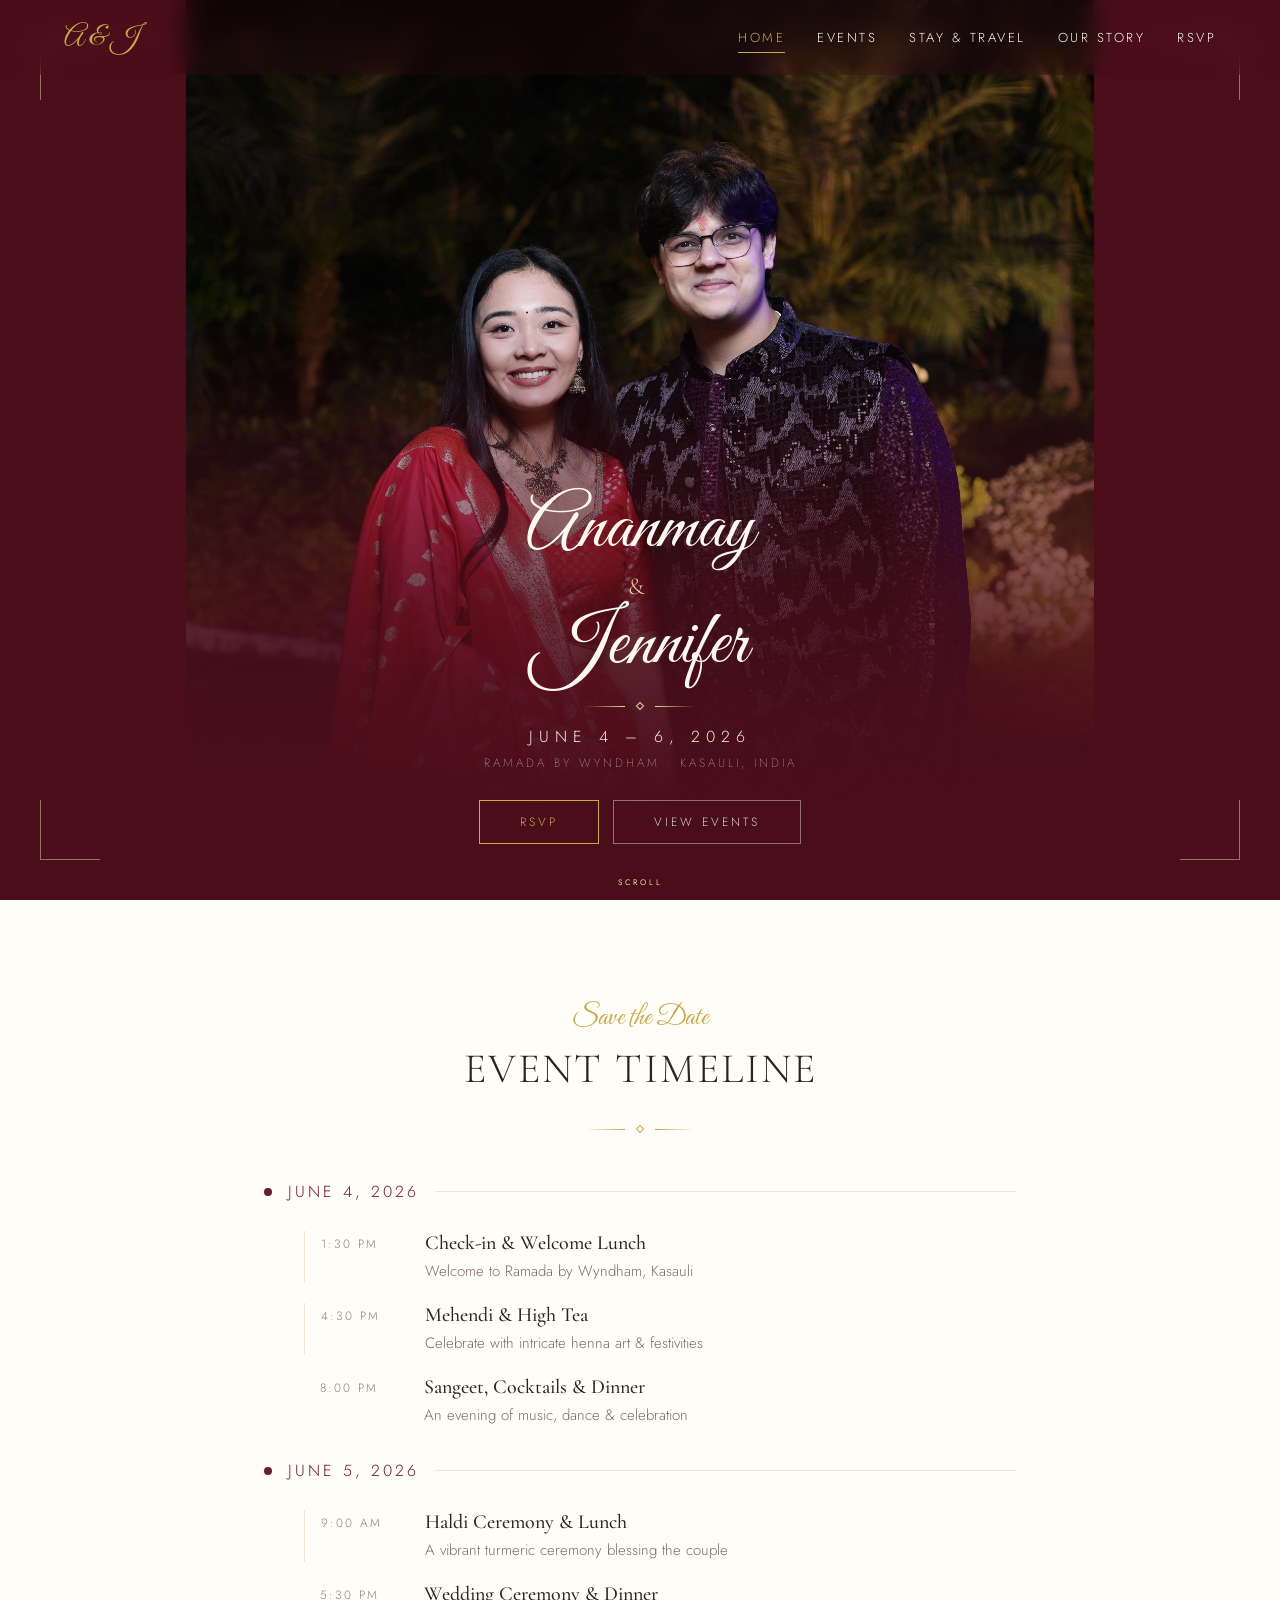
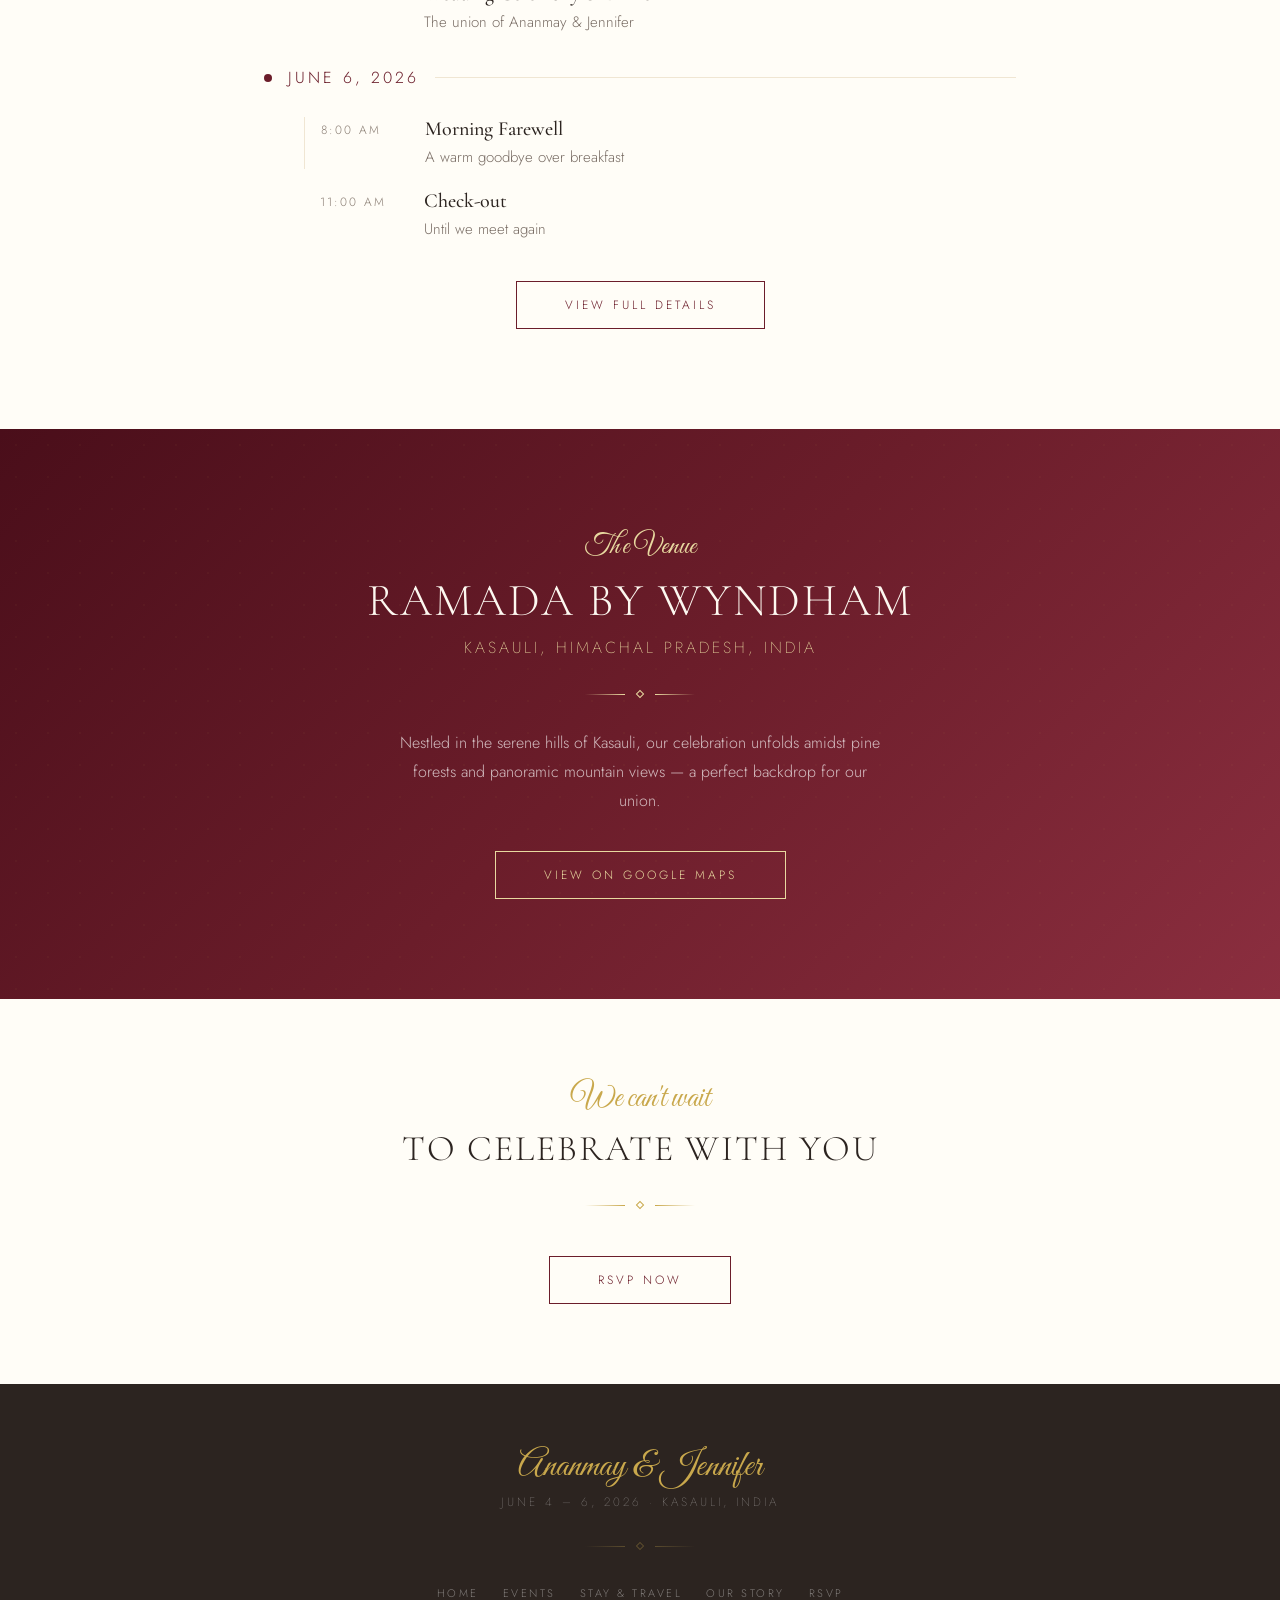
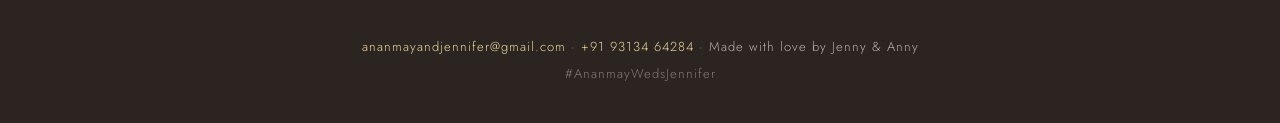
==== index.html @ 400dc1ff "Changed Farewell Breakfast to Morning Farewell" ====
<!DOCTYPE html>
<html lang="en">
<head>
<meta charset="UTF-8">
<meta name="viewport" content="width=device-width, initial-scale=1.0">
<title>Ananmay & Jennifer — Wedding</title>
<meta name="description" content="Join us for the wedding celebration of Ananmay & Jennifer. June 4-6, 2026 at Ramada by Wyndham, Kasauli.">
<link rel="preconnect" href="https://fonts.googleapis.com">
<link rel="preconnect" href="https://fonts.gstatic.com" crossorigin>
<link href="https://fonts.googleapis.com/css2?family=Cormorant+Garamond:ital,wght@0,300;0,400;0,500;0,600;0,700;1,300;1,400;1,500&family=Jost:wght@200;300;400;500&family=Great+Vibes&display=swap" rel="stylesheet">
<link rel="stylesheet" href="css/styles.css">
</head>
<body>

<!-- ═══════════ NAVIGATION ═══════════ -->
<nav class="nav" id="mainNav" style="background:rgba(75,14,26,0.2);padding:20px 0">
  <div class="nav-inner">
    <a href="index.html" class="script" style="font-size:28px;color:var(--gold);text-decoration:none">A & J</a>
    <div class="nav-links" style="display:flex">
      <button class="nav-link active" onclick="window.location.href='index.html'" data-page="home">Home</button>
      <button class="nav-link" onclick="window.location.href='events/'" data-page="events">Events</button>
      <button class="nav-link" onclick="window.location.href='accommodations/'" data-page="accommodations">Stay & Travel</button>
      <button class="nav-link" onclick="window.location.href='our-story/'" data-page="our-story">Our Story</button>
      <button class="nav-link" onclick="window.location.href='rsvp/'" data-page="rsvp">RSVP</button>
    </div>
    <button class="burger" id="burgerBtn" onclick="toggleMenu()">
      <span id="b1"></span><span id="b2"></span><span id="b3"></span>
    </button>
  </div>
  <div class="mobile-menu" id="mobileMenu">
    <div class="mobile-menu-inner">
      <button class="nav-link" onclick="window.location.href='index.html'">Home</button>
      <button class="nav-link" onclick="window.location.href='events/'">Events</button>
      <button class="nav-link" onclick="window.location.href='accommodations/'">Stay & Travel</button>
      <button class="nav-link" onclick="window.location.href='our-story/'">Our Story</button>
      <button class="nav-link" onclick="window.location.href='rsvp/'">RSVP</button>
    </div>
  </div>
</nav>

<!-- ═══════════ HERO ═══════════ -->
<section class="hero">
  <div class="hero-photo">
    <img id="heroImg" src="Pictures/hero.jpg" alt="Ananmay and Jennifer">
    <div class="hero-photo-fade"></div>
  </div>
  <div class="hero-corner tl"></div>
  <div class="hero-corner tr"></div>
  <div class="hero-corner bl"></div>
  <div class="hero-corner br"></div>

  <div class="hero-text" style="animation:fadeIn 1.5s ease">
    <h1 class="script anim-2">Ananmay</h1>
    <p class="serif anim-3" style="font-size:clamp(16px,2.5vw,24px);color:var(--gold-light);font-weight:300;letter-spacing:8px;margin:2px 0">&</p>
    <h1 class="script anim-4">Jennifer</h1>
    <div class="ornament" style="animation:fadeInUp 1s ease .9s both;margin:16px auto">
      <div class="line" style="background:linear-gradient(90deg,transparent,var(--gold-light))"></div>
      <div class="diamond" style="border-color:var(--gold-light)"></div>
      <div class="line" style="background:linear-gradient(90deg,var(--gold-light),transparent)"></div>
    </div>
    <p class="sans anim-5" style="font-size:clamp(13px,2vw,16px);color:var(--gold-pale);font-weight:300;letter-spacing:6px;text-transform:uppercase;margin-bottom:6px">June 4 &ndash; 6, 2026</p>
    <p class="sans anim-6" style="font-size:clamp(10px,1.3vw,12px);color:rgba(255,255,255,.6);letter-spacing:3px;text-transform:uppercase;font-weight:200">Ramada by Wyndham · Kasauli, India</p>
    <div class="anim-7" style="margin-top:28px;display:flex;gap:14px;justify-content:center;flex-wrap:wrap">
      <button class="btn" onclick="window.location.href='rsvp/'" style="padding:12px 40px">RSVP</button>
      <button class="btn btn-light" onclick="window.location.href='events/'" style="padding:12px 40px">View Events</button>
    </div>
  </div>

  <div class="scroll-indicator">
    <p class="sans" style="font-size:8px;letter-spacing:3px;color:var(--gold-light);text-transform:uppercase">Scroll</p>
  </div>
</section>

<!-- ═══════════ EVENT TIMELINE PREVIEW ═══════════ -->
<section class="section" style="background:var(--ivory)">
  <div class="section-title reveal">
    <p class="script" style="font-size:28px;color:var(--gold);margin-bottom:8px">Save the Date</p>
    <h2 class="serif" style="color:var(--charcoal)">Event Timeline</h2>
    <div class="ornament"><div class="line" style="background:linear-gradient(90deg,transparent,var(--gold))"></div><div class="diamond" style="border-color:var(--gold)"></div><div class="line" style="background:linear-gradient(90deg,var(--gold),transparent)"></div></div>
  </div>
  <div class="container">
    <!-- Day 1 -->
    <div class="reveal">
      <div style="display:flex;align-items:center;gap:16px;margin-bottom:28px">
        <div style="width:8px;height:8px;background:var(--burgundy);border-radius:50%"></div>
        <h3 class="sans" style="font-size:16px;font-weight:300;color:var(--burgundy);letter-spacing:3px;text-transform:uppercase">June 4, 2026</h3>
        <div style="flex:1;height:1px;background:var(--cream-dark)"></div>
      </div>
      <div style="padding-left:40px">
        <div style="display:flex;gap:24px;margin-bottom:20px;align-items:flex-start;padding-left:16px;border-left:1px solid var(--cream-dark)">
          <span class="sans" style="font-size:12px;color:var(--warm-gray);letter-spacing:2px;min-width:80px;font-weight:300;padding-top:4px">1:30 PM</span>
          <div><h4 class="serif" style="font-size:20px;font-weight:500;color:var(--charcoal);margin-bottom:4px">Check-in & Welcome Lunch</h4><p class="sans" style="font-size:15px;color:var(--text-muted);font-weight:300;line-height:1.6">Welcome to Ramada by Wyndham, Kasauli</p></div>
        </div>
        <div style="display:flex;gap:24px;margin-bottom:20px;align-items:flex-start;padding-left:16px;border-left:1px solid var(--cream-dark)">
          <span class="sans" style="font-size:12px;color:var(--warm-gray);letter-spacing:2px;min-width:80px;font-weight:300;padding-top:4px">4:30 PM</span>
          <div><h4 class="serif" style="font-size:20px;font-weight:500;color:var(--charcoal);margin-bottom:4px">Mehendi & High Tea</h4><p class="sans" style="font-size:15px;color:var(--text-muted);font-weight:300;line-height:1.6">Celebrate with intricate henna art & festivities</p></div>
        </div>
        <div style="display:flex;gap:24px;margin-bottom:20px;align-items:flex-start;padding-left:16px">
          <span class="sans" style="font-size:12px;color:var(--warm-gray);letter-spacing:2px;min-width:80px;font-weight:300;padding-top:4px">8:00 PM</span>
          <div><h4 class="serif" style="font-size:20px;font-weight:500;color:var(--charcoal);margin-bottom:4px">Sangeet, Cocktails & Dinner</h4><p class="sans" style="font-size:15px;color:var(--text-muted);font-weight:300;line-height:1.6">An evening of music, dance & celebration</p></div>
        </div>
      </div>
    </div>
    <!-- Day 2 -->
    <div class="reveal delay-2">
      <div style="display:flex;align-items:center;gap:16px;margin-bottom:28px;margin-top:32px">
        <div style="width:8px;height:8px;background:var(--burgundy);border-radius:50%"></div>
        <h3 class="sans" style="font-size:16px;font-weight:300;color:var(--burgundy);letter-spacing:3px;text-transform:uppercase">June 5, 2026</h3>
        <div style="flex:1;height:1px;background:var(--cream-dark)"></div>
      </div>
      <div style="padding-left:40px">
        <div style="display:flex;gap:24px;margin-bottom:20px;align-items:flex-start;padding-left:16px;border-left:1px solid var(--cream-dark)">
          <span class="sans" style="font-size:12px;color:var(--warm-gray);letter-spacing:2px;min-width:80px;font-weight:300;padding-top:4px">9:00 AM</span>
          <div><h4 class="serif" style="font-size:20px;font-weight:500;color:var(--charcoal);margin-bottom:4px">Haldi Ceremony & Lunch</h4><p class="sans" style="font-size:15px;color:var(--text-muted);font-weight:300;line-height:1.6">A vibrant turmeric ceremony blessing the couple</p></div>
        </div>
        <div style="display:flex;gap:24px;margin-bottom:20px;align-items:flex-start;padding-left:16px">
          <span class="sans" style="font-size:12px;color:var(--warm-gray);letter-spacing:2px;min-width:80px;font-weight:300;padding-top:4px">5:30 PM</span>
          <div><h4 class="serif" style="font-size:20px;font-weight:500;color:var(--charcoal);margin-bottom:4px">Wedding Ceremony & Dinner</h4><p class="sans" style="font-size:15px;color:var(--text-muted);font-weight:300;line-height:1.6">The union of Ananmay & Jennifer</p></div>
        </div>
      </div>
    </div>
    <!-- Day 3 -->
    <div class="reveal delay-3">
      <div style="display:flex;align-items:center;gap:16px;margin-bottom:28px;margin-top:32px">
        <div style="width:8px;height:8px;background:var(--burgundy);border-radius:50%"></div>
        <h3 class="sans" style="font-size:16px;font-weight:300;color:var(--burgundy);letter-spacing:3px;text-transform:uppercase">June 6, 2026</h3>
        <div style="flex:1;height:1px;background:var(--cream-dark)"></div>
      </div>
      <div style="padding-left:40px">
        <div style="display:flex;gap:24px;margin-bottom:20px;align-items:flex-start;padding-left:16px;border-left:1px solid var(--cream-dark)">
          <span class="sans" style="font-size:12px;color:var(--warm-gray);letter-spacing:2px;min-width:80px;font-weight:300;padding-top:4px">8:00 AM</span>
          <div><h4 class="serif" style="font-size:20px;font-weight:500;color:var(--charcoal);margin-bottom:4px">Morning Farewell</h4><p class="sans" style="font-size:15px;color:var(--text-muted);font-weight:300;line-height:1.6">A warm goodbye over breakfast</p></div>
        </div>
        <div style="display:flex;gap:24px;margin-bottom:20px;align-items:flex-start;padding-left:16px">
          <span class="sans" style="font-size:12px;color:var(--warm-gray);letter-spacing:2px;min-width:80px;font-weight:300;padding-top:4px">11:00 AM</span>
          <div><h4 class="serif" style="font-size:20px;font-weight:500;color:var(--charcoal);margin-bottom:4px">Check-out</h4><p class="sans" style="font-size:15px;color:var(--text-muted);font-weight:300;line-height:1.6">Until we meet again</p></div>
        </div>
      </div>
    </div>
    <div class="reveal delay-4" style="text-align:center;margin-top:40px">
      <button class="btn btn-burg" onclick="window.location.href='events/'">View Full Details</button>
    </div>
  </div>
</section>

<!-- ═══════════ VENUE CALLOUT ═══════════ -->
<section class="section section-dark" style="text-align:center;padding:100px 24px">
  <div class="dot-pattern"></div>
  <div class="reveal" style="position:relative;z-index:1">
    <p class="script" style="font-size:28px;color:var(--gold-light);margin-bottom:8px">The Venue</p>
    <h2 class="serif" style="font-size:clamp(28px,5vw,46px);color:var(--cream);font-weight:300;letter-spacing:2px;text-transform:uppercase;margin-bottom:8px">Ramada by Wyndham</h2>
    <p class="sans" style="font-size:16px;color:var(--gold-light);letter-spacing:3px;font-weight:200;text-transform:uppercase">Kasauli, Himachal Pradesh, India</p>
    <div class="ornament"><div class="line" style="background:linear-gradient(90deg,transparent,var(--gold-light))"></div><div class="diamond" style="border-color:var(--gold-light)"></div><div class="line" style="background:linear-gradient(90deg,var(--gold-light),transparent)"></div></div>
    <p class="sans" style="font-size:16px;color:rgba(255,255,255,.7);max-width:500px;margin:0 auto 36px;line-height:1.8;font-weight:300">Nestled in the serene hills of Kasauli, our celebration unfolds amidst pine forests and panoramic mountain views — a perfect backdrop for our union.</p>
    <a href="https://www.google.com/maps/dir/?api=1&destination=30.8989375,76.9910625" target="_blank" rel="noopener noreferrer" class="btn" style="border-color:var(--gold-light);color:var(--gold-light)">View on Google Maps</a>
  </div>
</section>

<!-- ═══════════ CTA ═══════════ -->
<section style="padding:80px 24px;background:var(--ivory);text-align:center">
  <div class="reveal">
    <p class="script" style="font-size:32px;color:var(--gold);margin-bottom:8px">We can't wait</p>
    <h2 class="serif" style="font-size:clamp(24px,4vw,36px);color:var(--charcoal);font-weight:300;letter-spacing:2px">TO CELEBRATE WITH YOU</h2>
    <div class="ornament"><div class="line" style="background:linear-gradient(90deg,transparent,var(--gold))"></div><div class="diamond" style="border-color:var(--gold)"></div><div class="line" style="background:linear-gradient(90deg,var(--gold),transparent)"></div></div>
    <button class="btn btn-burg" onclick="window.location.href='rsvp/'" style="margin-top:16px">RSVP Now</button>
  </div>
</section>

<!-- ═══════════ FOOTER ═══════════ -->
<footer>
  <p class="script" style="font-size:36px;color:var(--gold);margin-bottom:4px">Ananmay & Jennifer</p>
  <p class="sans" style="font-size:12px;letter-spacing:3px;color:rgba(255,255,255,.4);font-weight:200;text-transform:uppercase">June 4 – 6, 2026 · Kasauli, India</p>
  <div class="ornament"><div class="line" style="background:linear-gradient(90deg,transparent,rgba(201,168,76,.3))"></div><div class="diamond" style="border-color:rgba(201,168,76,.3)"></div><div class="line" style="background:linear-gradient(90deg,rgba(201,168,76,.3),transparent)"></div></div>
  <div style="display:flex;gap:24px;justify-content:center;flex-wrap:wrap;margin-bottom:32px">
    <button class="nav-link" style="font-size:11px;color:rgba(255,255,255,.4)" onclick="window.location.href='index.html'">Home</button>
    <button class="nav-link" style="font-size:11px;color:rgba(255,255,255,.4)" onclick="window.location.href='events/'">Events</button>
    <button class="nav-link" style="font-size:11px;color:rgba(255,255,255,.4)" onclick="window.location.href='accommodations/'">Stay & Travel</button>
    <button class="nav-link" style="font-size:11px;color:rgba(255,255,255,.4)" onclick="window.location.href='our-story/'">Our Story</button>
    <button class="nav-link" style="font-size:11px;color:rgba(255,255,255,.4)" onclick="window.location.href='rsvp/'">RSVP</button>
  </div>
  <p class="sans" style="font-size:13px;color:rgba(255,255,255,.65);font-weight:300;letter-spacing:1px"><a href="mailto:ananmayandjennifer@gmail.com" style="color:var(--gold-light);text-decoration:none;transition:opacity .3s" onmouseover="this.style.opacity='.7'" onmouseout="this.style.opacity='1'">ananmayandjennifer@gmail.com</a> · <a href="tel:+919313464284" style="color:var(--gold-light);text-decoration:none;transition:opacity .3s" onmouseover="this.style.opacity='.7'" onmouseout="this.style.opacity='1'">+91 93134 64284</a> · Made with love by Jenny & Anny</p>
  <p class="sans" style="font-size:13px;color:rgba(255,255,255,.4);font-weight:300;letter-spacing:1px;margin-top:8px">#AnanmayWedsJennifer</p>
</footer>

<script src="js/main.js"></script>
</body>
</html>
---- css/styles.css ----
:root {
  --gold:#C9A84C; --gold-light:#E8D9A0; --gold-pale:#F5EDD6;
  --burgundy:#6B1D2A; --burgundy-dark:#4A0E1A; --burgundy-light:#8B2E3F;
  --cream:#FDF8F0; --cream-dark:#F0E6D3; --ivory:#FFFDF7;
  --charcoal:#2C2420; --warm-gray:#8A7E74;
  --text-dark:#3B2F2B; --text-muted:#7A6E66;
}
*,*::before,*::after{margin:0;padding:0;box-sizing:border-box}
html{scroll-behavior:smooth}
body{font-family:'Jost',sans-serif;background:var(--ivory);color:var(--text-dark);overflow-x:hidden}
::selection{background:var(--gold-light);color:var(--burgundy-dark)}
img{max-width:100%;display:block}

/* Fonts */
.script{font-family:'Great Vibes',cursive}
.serif{font-family:'Cormorant Garamond',serif}
.sans{font-family:'Jost',sans-serif}

/* Animations */
@keyframes fadeInUp{from{opacity:0;transform:translateY(40px)}to{opacity:1;transform:translateY(0)}}
@keyframes fadeIn{from{opacity:0}to{opacity:1}}
@keyframes gentlePulse{0%,100%{opacity:.6}50%{opacity:1}}
.reveal{opacity:0;transform:translateY(40px);transition:opacity .8s cubic-bezier(.25,.46,.45,.94),transform .8s cubic-bezier(.25,.46,.45,.94)}
.reveal.visible{opacity:1;transform:translateY(0)}

/* Scrollbar */
::-webkit-scrollbar{width:6px}
::-webkit-scrollbar-track{background:var(--cream)}
::-webkit-scrollbar-thumb{background:var(--gold-light);border-radius:3px}

/* Navigation */
.nav{position:fixed;top:0;left:0;right:0;z-index:1000;backdrop-filter:blur(12px);transition:all .5s ease}
.nav-inner{max-width:1200px;margin:0 auto;padding:0 24px;display:flex;align-items:center;justify-content:space-between}
.nav-links{display:flex;gap:32px;align-items:center}
.nav-link{position:relative;color:var(--cream);text-decoration:none;font-family:'Jost',sans-serif;font-weight:300;font-size:13px;letter-spacing:2.5px;text-transform:uppercase;padding:4px 0;background:none;border:none;cursor:pointer;transition:color .3s}
.nav-link::after{content:'';position:absolute;bottom:-2px;left:0;width:0;height:1px;background:var(--gold);transition:width .3s}
.nav-link:hover::after,.nav-link.active::after{width:100%}
.nav-link:hover,.nav-link.active{color:var(--gold)}

/* Burger */
.burger{display:none;flex-direction:column;gap:5px;padding:8px;background:none;border:none;cursor:pointer}
.burger span{width:24px;height:1.5px;background:var(--gold);transition:all .3s}
.mobile-menu{max-height:0;overflow:hidden;transition:max-height .4s ease}
.mobile-menu.open{max-height:400px}
.mobile-menu-inner{padding:16px 24px;display:flex;flex-direction:column;gap:20px}

@media(max-width:768px){
  .nav-links{display:none !important}
  .burger{display:flex !important}
}

/* Buttons */
.btn{display:inline-block;padding:14px 48px;border:1px solid var(--gold);color:var(--gold);font-family:'Jost',sans-serif;font-weight:300;font-size:12px;letter-spacing:3px;text-transform:uppercase;text-decoration:none;background:transparent;cursor:pointer;transition:all .4s}
.btn:hover{background:var(--gold);color:var(--burgundy-dark)}
.btn-burg{border-color:var(--burgundy);color:var(--burgundy)}
.btn-burg:hover{background:var(--burgundy);color:var(--cream)}
.btn-light{border-color:rgba(255,255,255,.4);color:rgba(255,255,255,.8)}
.btn-light:hover{background:rgba(255,255,255,.1)}

/* Hero - full-bleed photo with contain, text at bottom */
.hero{min-height:100vh;position:relative;display:flex;align-items:flex-end;justify-content:center;background:var(--burgundy-dark);overflow:hidden}
.hero-photo{position:absolute;inset:0;overflow:hidden}
.hero-photo img{width:100%;height:100%;object-fit:contain;object-position:center top}
.hero-photo-fade{position:absolute;inset:0;background:linear-gradient(180deg,rgba(75,14,26,0) 0%,rgba(75,14,26,0) 35%,rgba(75,14,26,.35) 50%,rgba(75,14,26,.75) 65%,rgba(75,14,26,.93) 78%,var(--burgundy-dark) 90%)}
.hero-text{position:relative;z-index:2;text-align:center;padding:0 24px 56px;width:100%;display:flex;flex-direction:column;align-items:center}
.hero-corner{position:absolute;width:60px;height:60px;opacity:.5;z-index:3}
.hero-corner.tl{top:40px;left:40px;border-top:1px solid var(--gold-light);border-left:1px solid var(--gold-light)}
.hero-corner.tr{top:40px;right:40px;border-top:1px solid var(--gold-light);border-right:1px solid var(--gold-light)}
.hero-corner.bl{bottom:40px;left:40px;border-bottom:1px solid var(--gold-light);border-left:1px solid var(--gold-light)}
.hero-corner.br{bottom:40px;right:40px;border-bottom:1px solid var(--gold-light);border-right:1px solid var(--gold-light)}
.hero h1{font-size:clamp(40px,8vw,76px);line-height:1.1;font-weight:400;color:var(--cream)}
.scroll-indicator{position:absolute;bottom:12px;left:50%;transform:translateX(-50%);text-align:center;animation:gentlePulse 2s ease infinite;z-index:3}

/* Ornamental divider */
.ornament{display:flex;align-items:center;justify-content:center;gap:12px;margin:32px auto}
.ornament .line{height:1px;width:40px}
.ornament .diamond{width:6px;height:6px;border:1px solid;transform:rotate(45deg)}

/* Section titles */
.section-title{text-align:center;margin-bottom:48px}
.section-title h2{font-size:clamp(28px,5vw,42px);font-weight:300;letter-spacing:2px;text-transform:uppercase}

/* Content containers */
.container{max-width:800px;margin:0 auto;padding:0 24px}
.section{padding:100px 24px}
.section-dark{background:linear-gradient(135deg,var(--burgundy-dark) 0%,var(--burgundy) 50%,var(--burgundy-light) 100%);position:relative;overflow:hidden}
.section-dark .dot-pattern{position:absolute;inset:0;opacity:.04;background-image:radial-gradient(var(--gold) 1px,transparent 1px);background-size:32px 32px}
.page-header{padding-top:140px;padding-bottom:80px;text-align:center;background:linear-gradient(180deg,var(--burgundy-dark),var(--burgundy));position:relative}
.page-header .dot-pattern{position:absolute;inset:0;opacity:.03;background-image:radial-gradient(var(--gold) 1px,transparent 1px);background-size:28px 28px}

/* Cards */
.card{border:1px solid var(--cream-dark);padding:48px;background:var(--cream);position:relative}
.card-corner{position:absolute;width:24px;height:24px}
.card-corner.tl{top:12px;left:12px;border-top:1px solid var(--gold);border-left:1px solid var(--gold)}
.card-corner.tr{top:12px;right:12px;border-top:1px solid var(--gold);border-right:1px solid var(--gold)}
.card-corner.bl{bottom:12px;left:12px;border-bottom:1px solid var(--gold);border-left:1px solid var(--gold)}
.card-corner.br{bottom:12px;right:12px;border-bottom:1px solid var(--gold);border-right:1px solid var(--gold)}

/* ═══ JOURNEY LINE — Our Story ═══ */
/* Journey container */
.journey{max-width:1000px;margin:0 auto;position:relative;padding:0 24px}

/* The gold SVG path that winds down the page */
.journey-path{position:absolute;left:50%;top:0;transform:translateX(-50%);width:3px;z-index:0;bottom:200px}
.journey-path-line{width:100%;height:100%;background:linear-gradient(180deg,var(--gold-light),var(--gold),var(--gold-light),transparent);opacity:0.3}

/* Journey markers — burgundy circles with gold border */
.journey-marker{width:20px;height:20px;border-radius:50%;border:2px solid var(--gold);background:var(--burgundy);position:absolute;left:50%;transform:translateX(-50%);z-index:2;box-shadow:0 0 0 4px var(--ivory)}
.journey-marker::after{content:'';position:absolute;inset:3px;border-radius:50%;background:var(--gold);opacity:0.4}

/* Moment block — full-width alternating layout */
.moment{position:relative;display:grid;grid-template-columns:1fr 1fr;gap:48px;margin-bottom:100px;align-items:center}
.moment:nth-child(even) .moment-photos{order:2}
.moment:nth-child(even) .moment-text{order:1;text-align:right}
.moment:nth-child(odd) .moment-photos{order:1}
.moment:nth-child(odd) .moment-text{order:2}

/* Photo treatment — primary large, secondary small tilted */
.moment-photos{position:relative;min-height:300px}
.moment-photo-primary{width:85%;position:relative;z-index:1;overflow:hidden;border:1px solid var(--cream-dark)}
.moment-photo-primary img{width:100%;display:block;aspect-ratio:4/3;object-fit:cover}
.moment:nth-child(odd) .moment-photo-primary{margin-left:auto}
.moment:nth-child(even) .moment-photo-primary{margin-right:auto}

/* Text content */
.moment-location{display:inline-flex;align-items:center;gap:6px;margin-bottom:12px}
.moment-location-pin{width:12px;height:12px;border-radius:50%;border:1.5px solid var(--gold);background:var(--burgundy);flex-shrink:0}
.moment-location-pin::after{content:'';display:block;width:4px;height:4px;background:var(--gold);border-radius:50%;margin:2.5px auto}
.moment-location span{font-size:11px;letter-spacing:3px;color:var(--gold);font-weight:400;text-transform:uppercase}
.moment-year{font-size:11px;letter-spacing:3px;color:var(--warm-gray);font-weight:300;text-transform:uppercase;margin-bottom:8px}
.moment-title{font-size:clamp(26px,4vw,36px);font-weight:400;color:var(--charcoal);margin-bottom:14px;line-height:1.2}
.moment-desc{font-size:16px;color:var(--text-muted);line-height:1.9;font-weight:300}

/* Last milestone (The Wedding) — special full-width centered treatment */
.moment-final{text-align:center;grid-template-columns:1fr;max-width:600px;margin:0 auto;padding-top:40px}
.moment-final .moment-photos{display:flex;justify-content:center}
.moment-final .moment-photo-primary{width:60%;margin:0 auto}
.moment-final .moment-text{order:2;text-align:center}

/* Reveal animations — photos slide from their side */
.moment-reveal{opacity:0;transition:opacity .9s ease,transform .9s ease}
.moment-reveal.from-left{transform:translateX(-60px)}
.moment-reveal.from-right{transform:translateX(60px)}
.moment-reveal.from-up{transform:translateY(40px)}
.moment-reveal.visible{opacity:1;transform:translate(0)}

/* Mobile */
@media(max-width:768px){
  .journey-path{left:20px;transform:none}
  .journey-marker{left:20px;transform:translateX(-50%)}
  .moment{grid-template-columns:1fr;gap:24px;margin-bottom:70px;padding-left:44px}
  .moment:nth-child(even) .moment-photos{order:1}
  .moment:nth-child(even) .moment-text{order:2;text-align:left}
  .moment-photo-primary{width:100%}
  .moment:nth-child(odd) .moment-photo-primary,.moment:nth-child(even) .moment-photo-primary{margin:0}
  .moment-final{max-width:100%;padding-left:44px}
  .moment-final .moment-photo-primary{width:100%}
  .moment-final .moment-text{text-align:left}
}

/* Forms */
input,textarea,select{font-family:'Jost',sans-serif;border:1px solid var(--cream-dark);background:var(--ivory);padding:12px 16px;font-size:16px;color:var(--text-dark);outline:none;transition:border-color .3s;width:100%}
input:focus,textarea:focus,select:focus{border-color:var(--gold)}
.form-label{font-size:11px;letter-spacing:2px;color:var(--warm-gray);text-transform:uppercase;display:block;margin-bottom:8px;font-family:'Jost',sans-serif}
.form-group{margin-bottom:24px}

/* Footer */
footer{background:var(--charcoal);padding:60px 24px 40px;text-align:center}
footer .nav-link{font-size:13px;color:rgba(255,255,255,.6)}


/* ── Large screens (27"+ monitors, TVs) ── */
@media(min-width:1600px){
  .hero h1{font-size:84px}
  .hero-text{padding-bottom:64px}
  .container{max-width:900px}
  .nav-inner{max-width:1400px}
}
@media(min-width:2000px){
  .hero h1{font-size:90px}
  .hero-text{padding-bottom:72px}
}
/* ── Mobile responsive ── */
@media(max-width:768px){
  .hero{min-height:100svh}
  .hero h1{font-size:44px !important}
  .hero-text{padding-bottom:40px !important}
  .hero-photo img{object-fit:cover;object-position:center 15%}
  .hero-corner{width:30px;height:30px;opacity:.3}
  .hero-corner.tl,.hero-corner.bl{left:16px}
  .hero-corner.tr,.hero-corner.br{right:16px}
  .hero-corner.tl,.hero-corner.tr{top:16px}
  .hero-corner.bl,.hero-corner.br{bottom:16px}
  .scroll-indicator{bottom:16px}
  .section{padding:60px 16px}
  .page-header{padding-top:100px;padding-bottom:48px}
  .container{padding:0 16px}
  .card{padding:28px 20px}
  .btn{padding:12px 32px;font-size:11px;letter-spacing:2px}
  .section-title h2{font-size:24px !important}
  footer{padding:40px 16px 32px}
  footer .nav-link{font-size:12px}
  .card-corner{width:16px;height:16px}
  .card-corner.tl{top:8px;left:8px}.card-corner.tr{top:8px;right:8px}
  .card-corner.bl{bottom:8px;left:8px}.card-corner.br{bottom:8px;right:8px}
}

@media(max-width:480px){
  .hero h1{font-size:44px !important}
  .section{padding:48px 12px}
  .btn{padding:11px 24px;font-size:10px}
}

/* ── Events timeline — mobile ── */
@media(max-width:768px){
  .ev-item{flex-direction:column !important;gap:10px !important;flex-wrap:nowrap !important}
  .ev-time{min-width:unset !important;text-align:left !important;padding:4px 0 4px 10px !important;background:transparent !important;border:none !important;border-left:2px solid var(--gold) !important}
}

/* Anim delays */
.delay-1{transition-delay:.1s}.delay-2{transition-delay:.2s}.delay-3{transition-delay:.3s}.delay-4{transition-delay:.4s}.delay-5{transition-delay:.5s}
.anim-1{animation:fadeInUp 1s ease .3s both}
.anim-2{animation:fadeInUp 1s ease .5s both}
.anim-3{animation:fadeInUp 1s ease .65s both}
.anim-4{animation:fadeInUp 1s ease .8s both}
.anim-5{animation:fadeInUp 1s ease 1s both}
.anim-6{animation:fadeInUp 1s ease 1.1s both}
.anim-7{animation:fadeInUp 1s ease 1.3s both}

/* ═══ Our Story — Full-bleed chapters ═══ */
.sc{width:100%;overflow:hidden}
.sc-bleed{position:relative;min-height:90vh;display:flex;align-items:center;justify-content:center;overflow:hidden}
.sc-bleed-bg{position:absolute;inset:0;z-index:0}
.sc-bleed-bg img{width:100%;height:100%;object-fit:cover;object-position:center}
.sc-bleed-overlay{position:absolute;inset:0;z-index:1}
.sc-bleed-content{position:relative;z-index:2;text-align:center;padding:80px 24px;width:100%;max-width:760px;margin:0 auto}
.sc-split{display:grid;grid-template-columns:1fr 1fr;gap:32px;max-width:960px;margin:0 auto}
.sc-label{font-family:'Jost',sans-serif;font-size:11px;letter-spacing:3px;color:var(--gold);text-transform:uppercase;font-weight:400;display:block;margin-bottom:16px}
.sc-caption{font-family:'Jost',sans-serif;font-size:11px;color:var(--warm-gray);font-style:italic;margin-top:8px;font-weight:300;letter-spacing:1px}
.polaroid{background:#fff;padding:10px 10px 32px;box-shadow:0 6px 24px rgba(0,0,0,.15);display:inline-block}
.polaroid img{display:block;width:100%;object-fit:cover}
.sc-grid-4{display:grid;grid-template-columns:repeat(4,1fr);gap:12px}
@media(max-width:768px){
  .sc-bleed{min-height:75vh}
  .sc-split{grid-template-columns:1fr;gap:20px}
  .sc-bleed-content{padding:60px 20px}
  .sc-grid-4{grid-template-columns:1fr 1fr}
  .polaroid{width:120px !important}
}
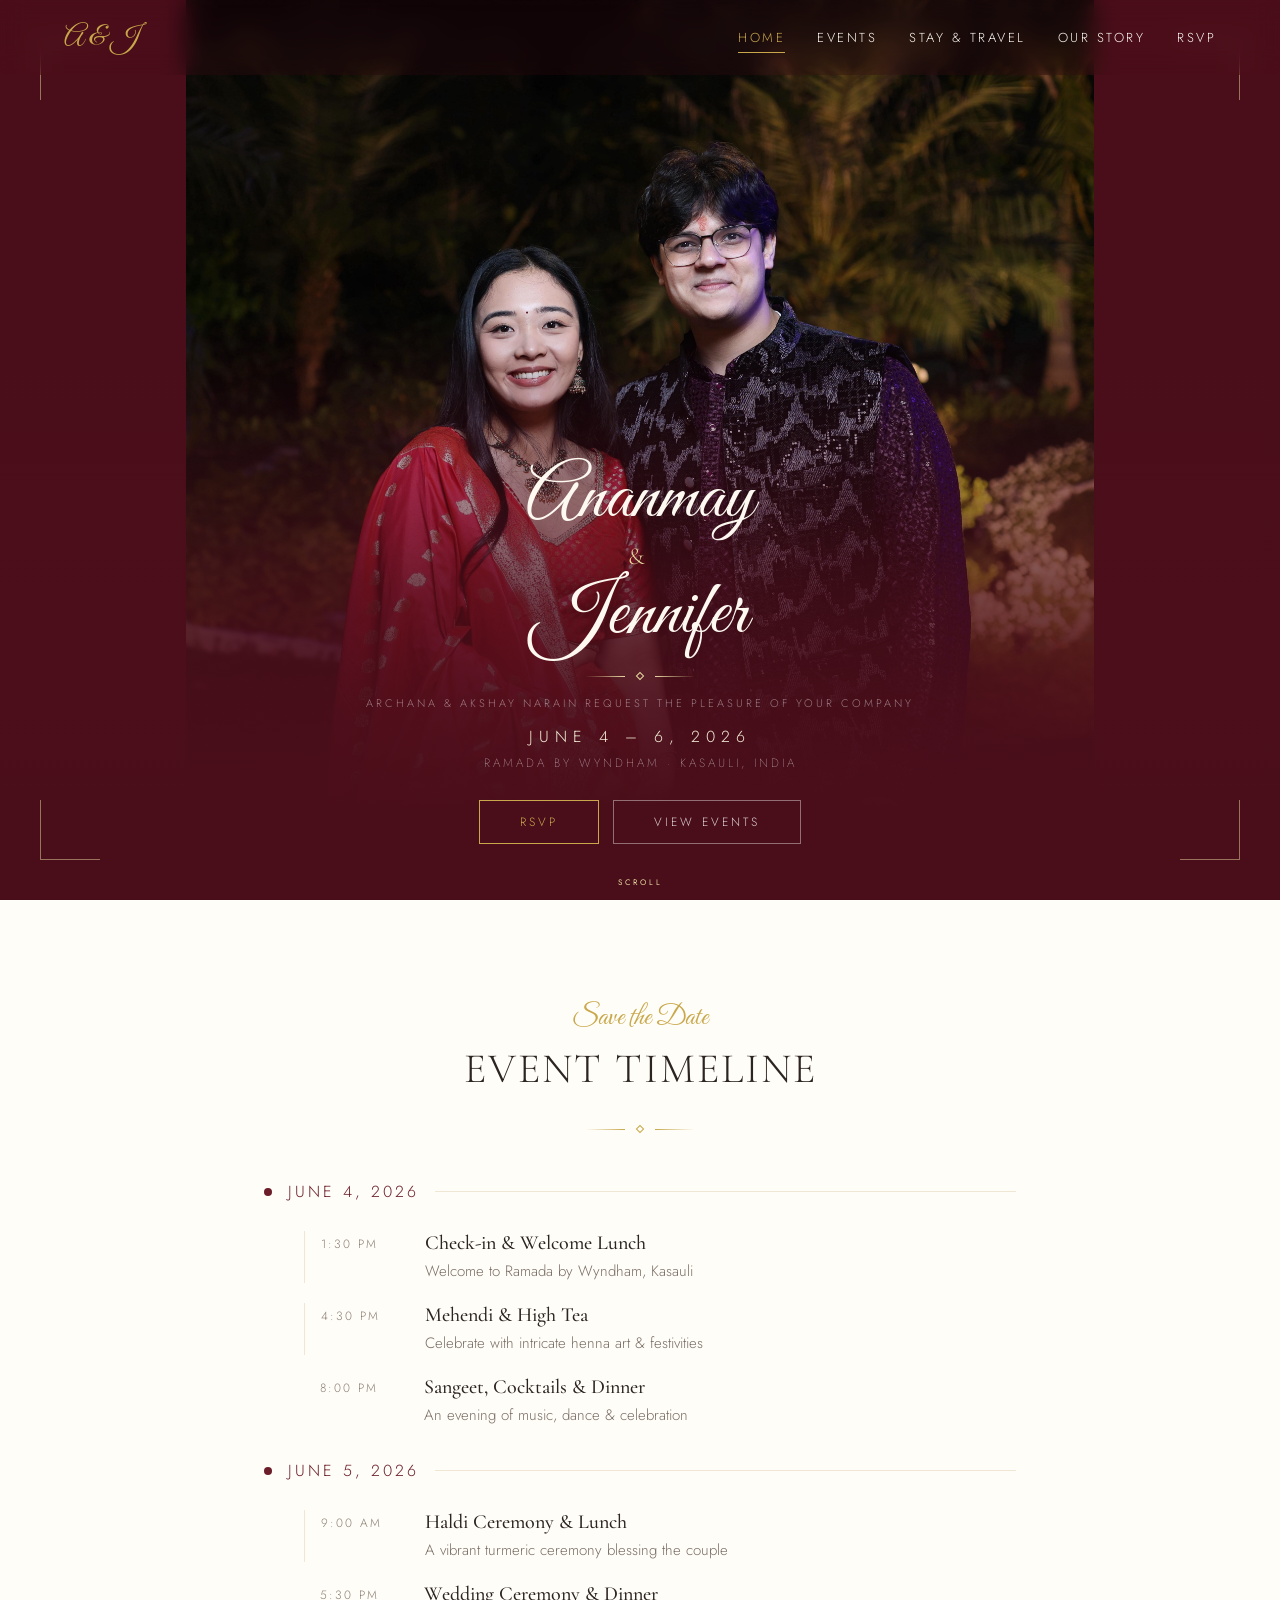
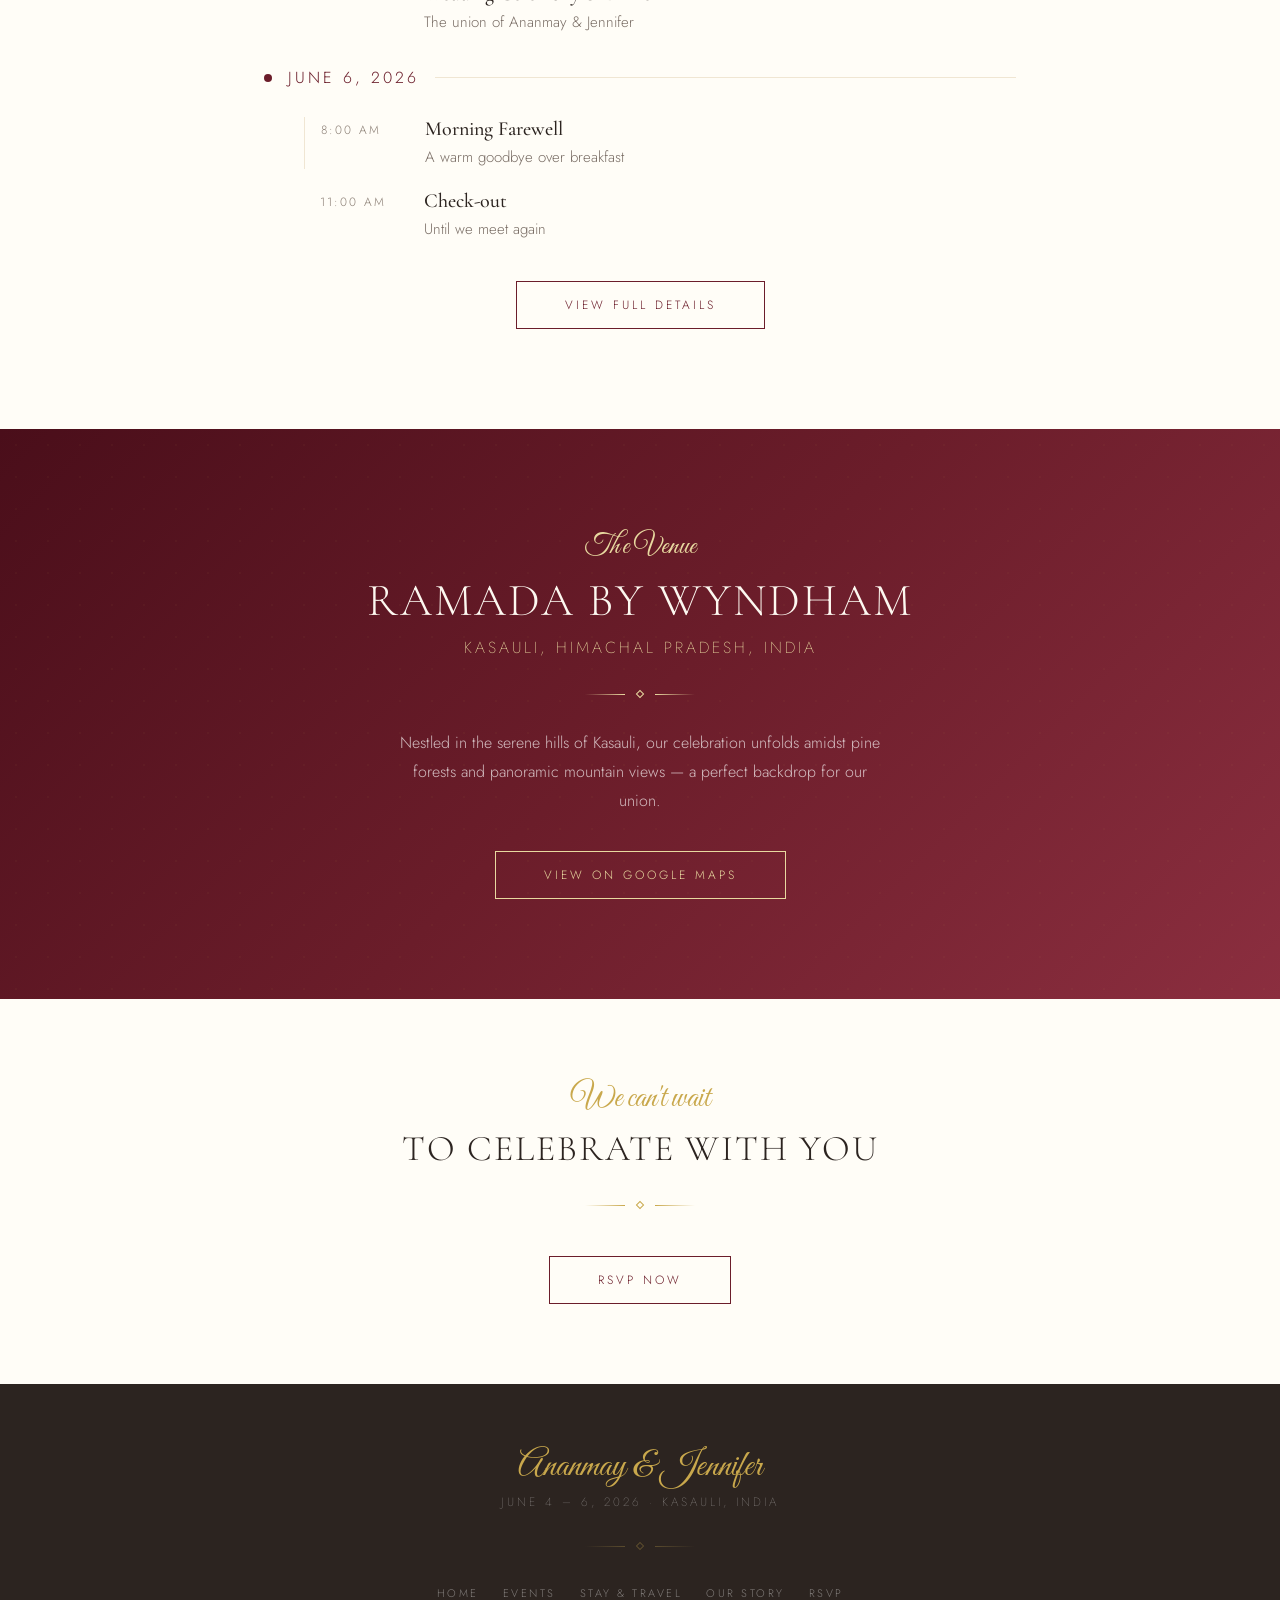
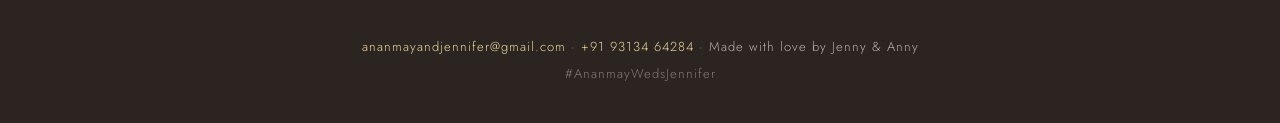
==== commit d29f3dc7: "Added parents' greeting within homepage" ====
--- a/index.html
+++ b/index.html
@@ -58,6 +58,7 @@
       <div class="diamond" style="border-color:var(--gold-light)"></div>
       <div class="line" style="background:linear-gradient(90deg,var(--gold-light),transparent)"></div>
     </div>
+    <p class="sans anim-5" style="font-size:clamp(9px,1.2vw,11px);color:rgba(255,255,255,.45);font-weight:300;letter-spacing:3px;text-transform:uppercase;margin-bottom:14px">Archana &amp; Akshay Narain request the pleasure of your company</p>
     <p class="sans anim-5" style="font-size:clamp(13px,2vw,16px);color:var(--gold-pale);font-weight:300;letter-spacing:6px;text-transform:uppercase;margin-bottom:6px">June 4 &ndash; 6, 2026</p>
     <p class="sans anim-6" style="font-size:clamp(10px,1.3vw,12px);color:rgba(255,255,255,.6);letter-spacing:3px;text-transform:uppercase;font-weight:200">Ramada by Wyndham · Kasauli, India</p>
     <div class="anim-7" style="margin-top:28px;display:flex;gap:14px;justify-content:center;flex-wrap:wrap">
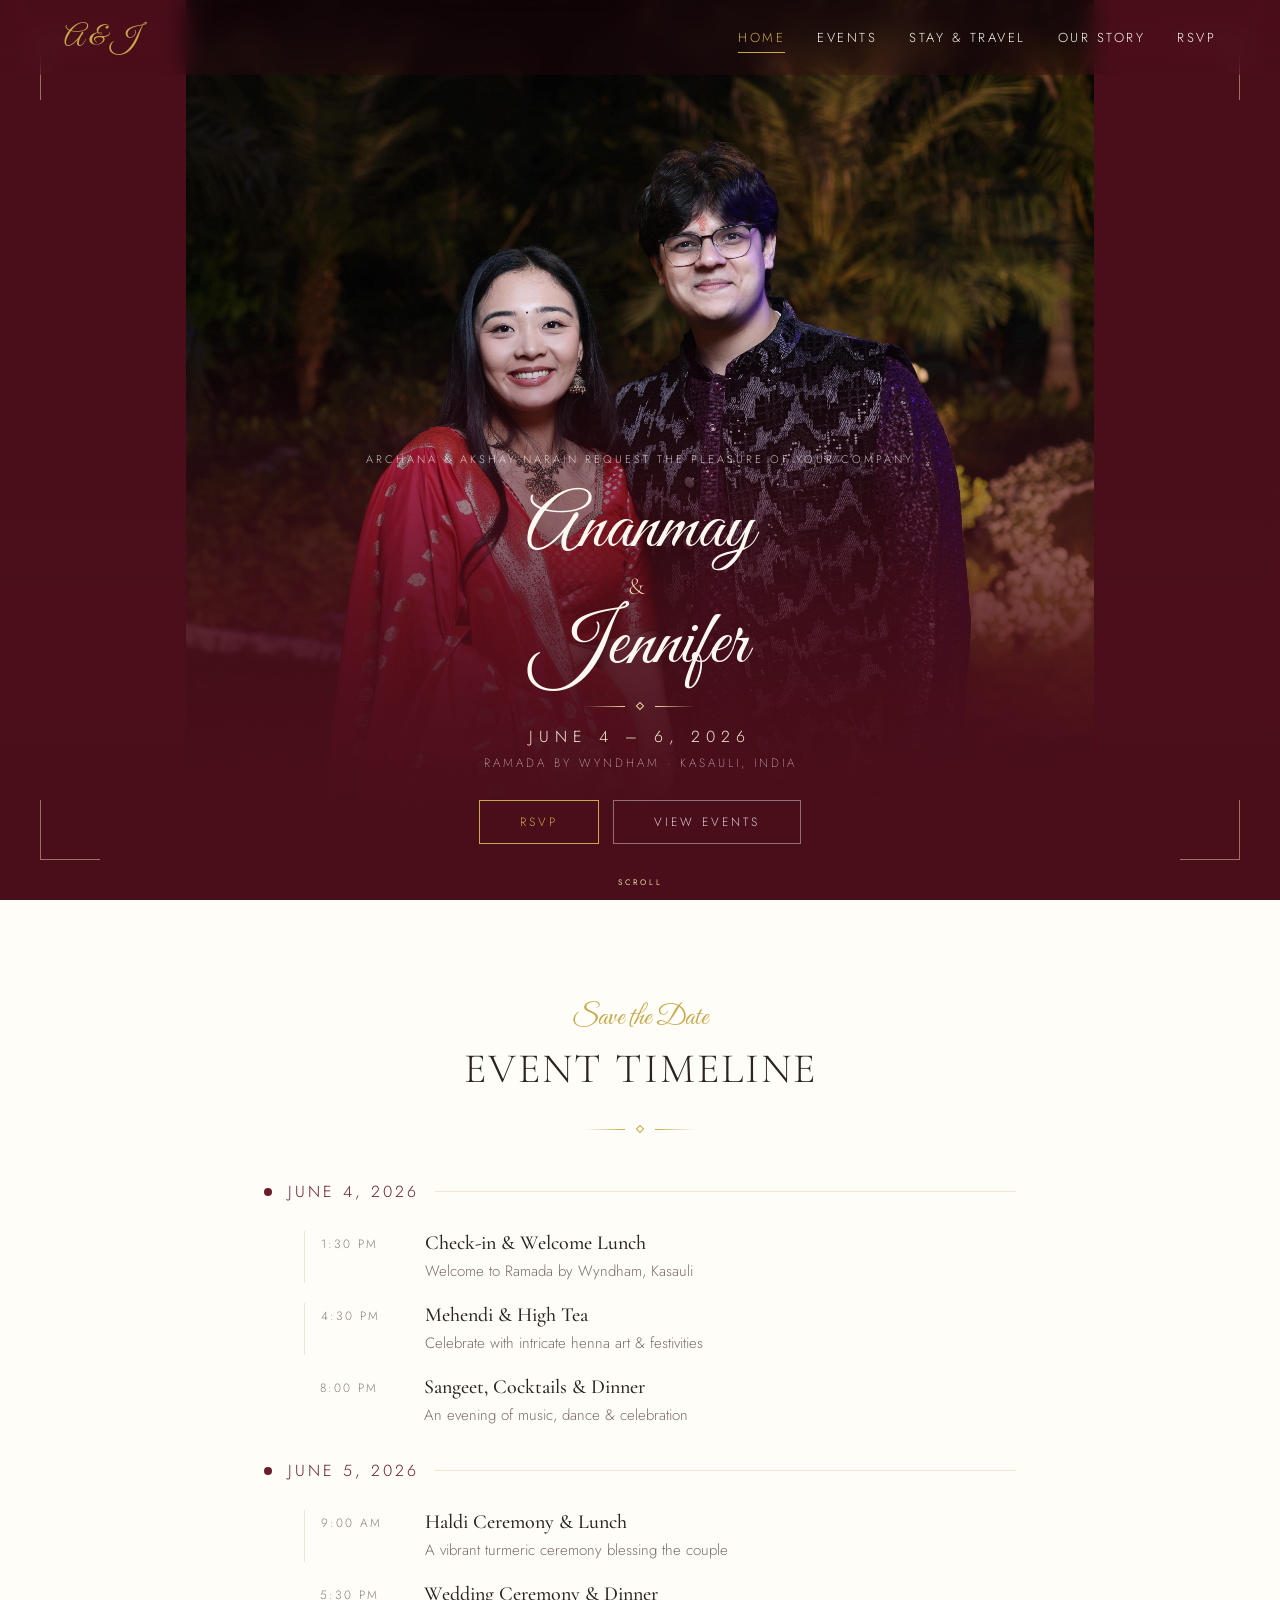
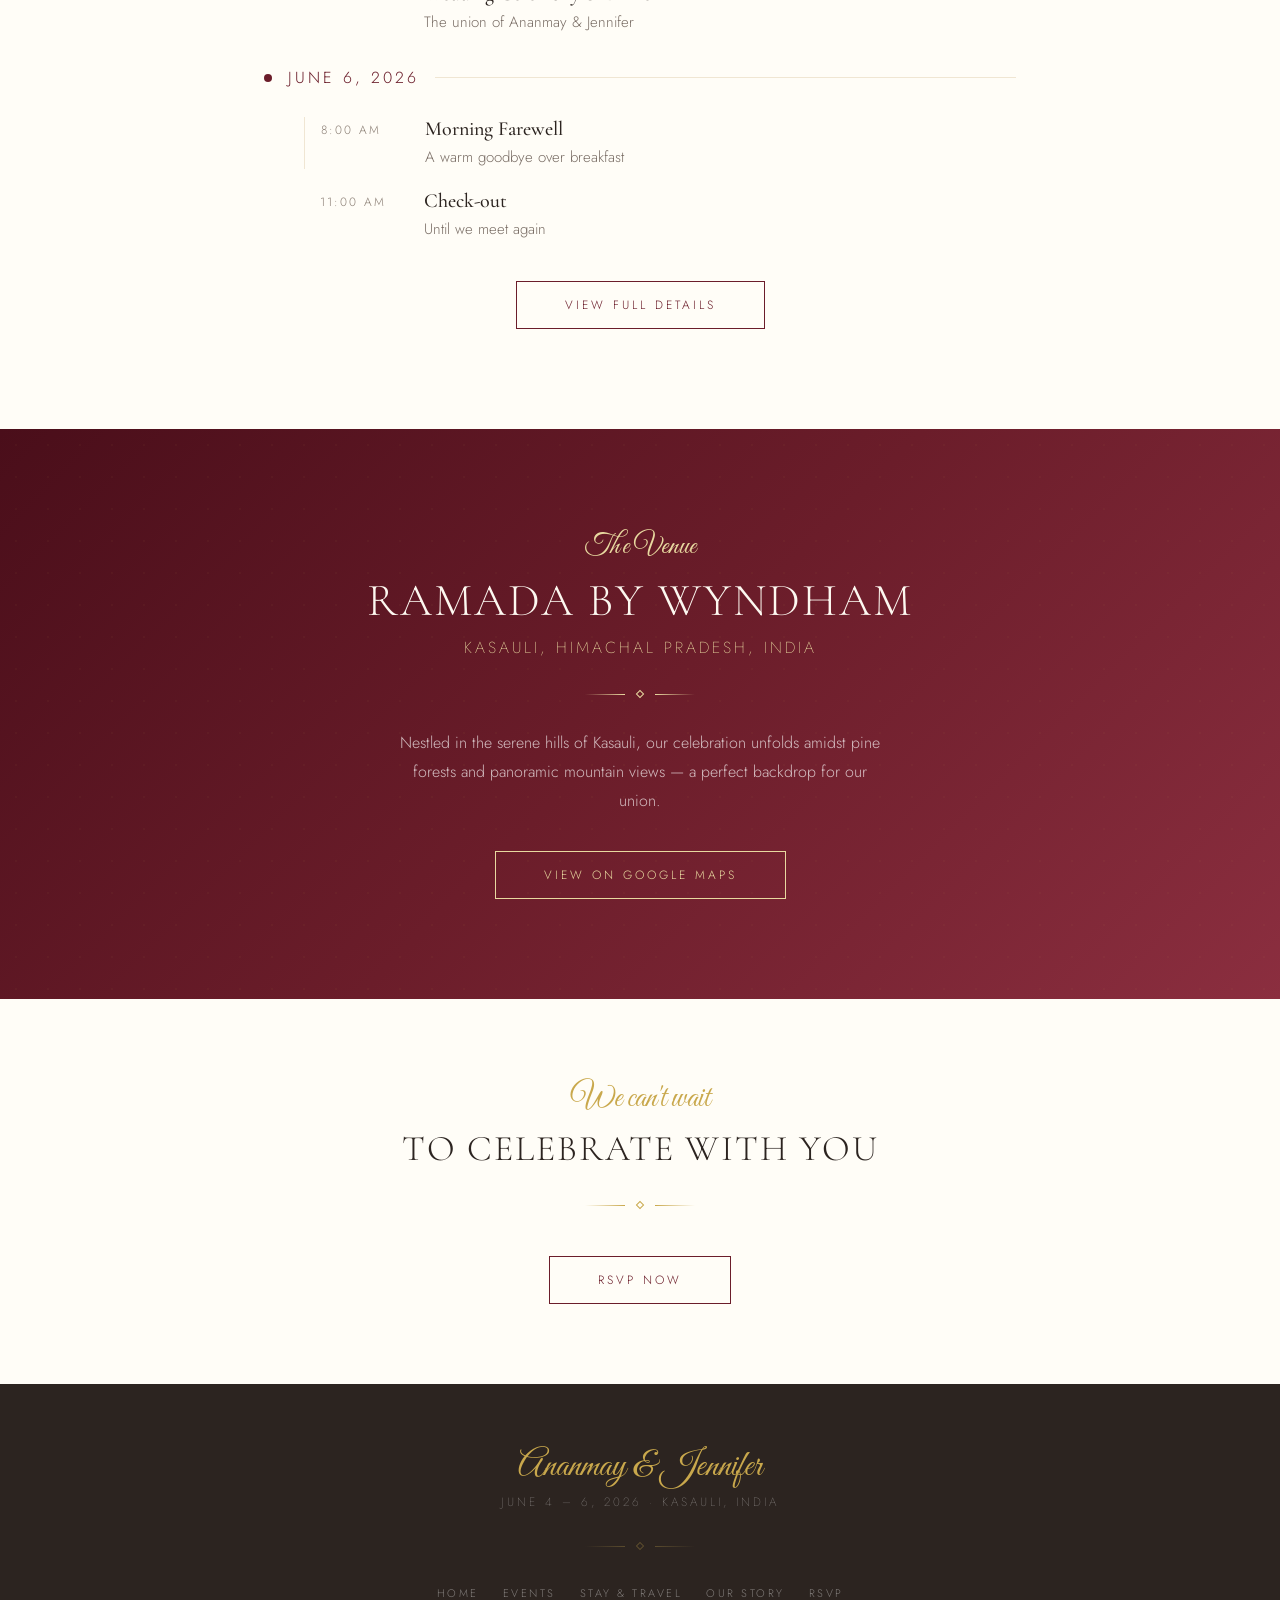
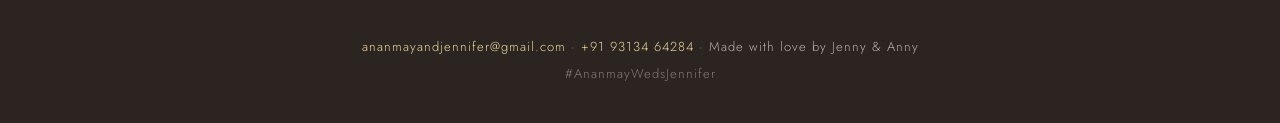
==== commit c97660bc: "Formatting on HomePage for Parents' greeting and opacity" ====
--- a/index.html
+++ b/index.html
@@ -50,6 +50,7 @@
   <div class="hero-corner br"></div>
 
   <div class="hero-text" style="animation:fadeIn 1.5s ease">
+    <p class="sans anim-2" style="font-size:clamp(9px,1.2vw,11px);color:rgba(255,255,255,.72);font-weight:300;letter-spacing:3px;text-transform:uppercase;margin-bottom:20px">Archana &amp; Akshay Narain request the pleasure of your company</p>
     <h1 class="script anim-2">Ananmay</h1>
     <p class="serif anim-3" style="font-size:clamp(16px,2.5vw,24px);color:var(--gold-light);font-weight:300;letter-spacing:8px;margin:2px 0">&</p>
     <h1 class="script anim-4">Jennifer</h1>
@@ -58,9 +59,8 @@
       <div class="diamond" style="border-color:var(--gold-light)"></div>
       <div class="line" style="background:linear-gradient(90deg,var(--gold-light),transparent)"></div>
     </div>
-    <p class="sans anim-5" style="font-size:clamp(9px,1.2vw,11px);color:rgba(255,255,255,.45);font-weight:300;letter-spacing:3px;text-transform:uppercase;margin-bottom:14px">Archana &amp; Akshay Narain request the pleasure of your company</p>
     <p class="sans anim-5" style="font-size:clamp(13px,2vw,16px);color:var(--gold-pale);font-weight:300;letter-spacing:6px;text-transform:uppercase;margin-bottom:6px">June 4 &ndash; 6, 2026</p>
-    <p class="sans anim-6" style="font-size:clamp(10px,1.3vw,12px);color:rgba(255,255,255,.6);letter-spacing:3px;text-transform:uppercase;font-weight:200">Ramada by Wyndham · Kasauli, India</p>
+    <p class="sans anim-6" style="font-size:clamp(10px,1.3vw,12px);color:rgba(255,255,255,.78);letter-spacing:3px;text-transform:uppercase;font-weight:200">Ramada by Wyndham · Kasauli, India</p>
     <div class="anim-7" style="margin-top:28px;display:flex;gap:14px;justify-content:center;flex-wrap:wrap">
       <button class="btn" onclick="window.location.href='rsvp/'" style="padding:12px 40px">RSVP</button>
       <button class="btn btn-light" onclick="window.location.href='events/'" style="padding:12px 40px">View Events</button>
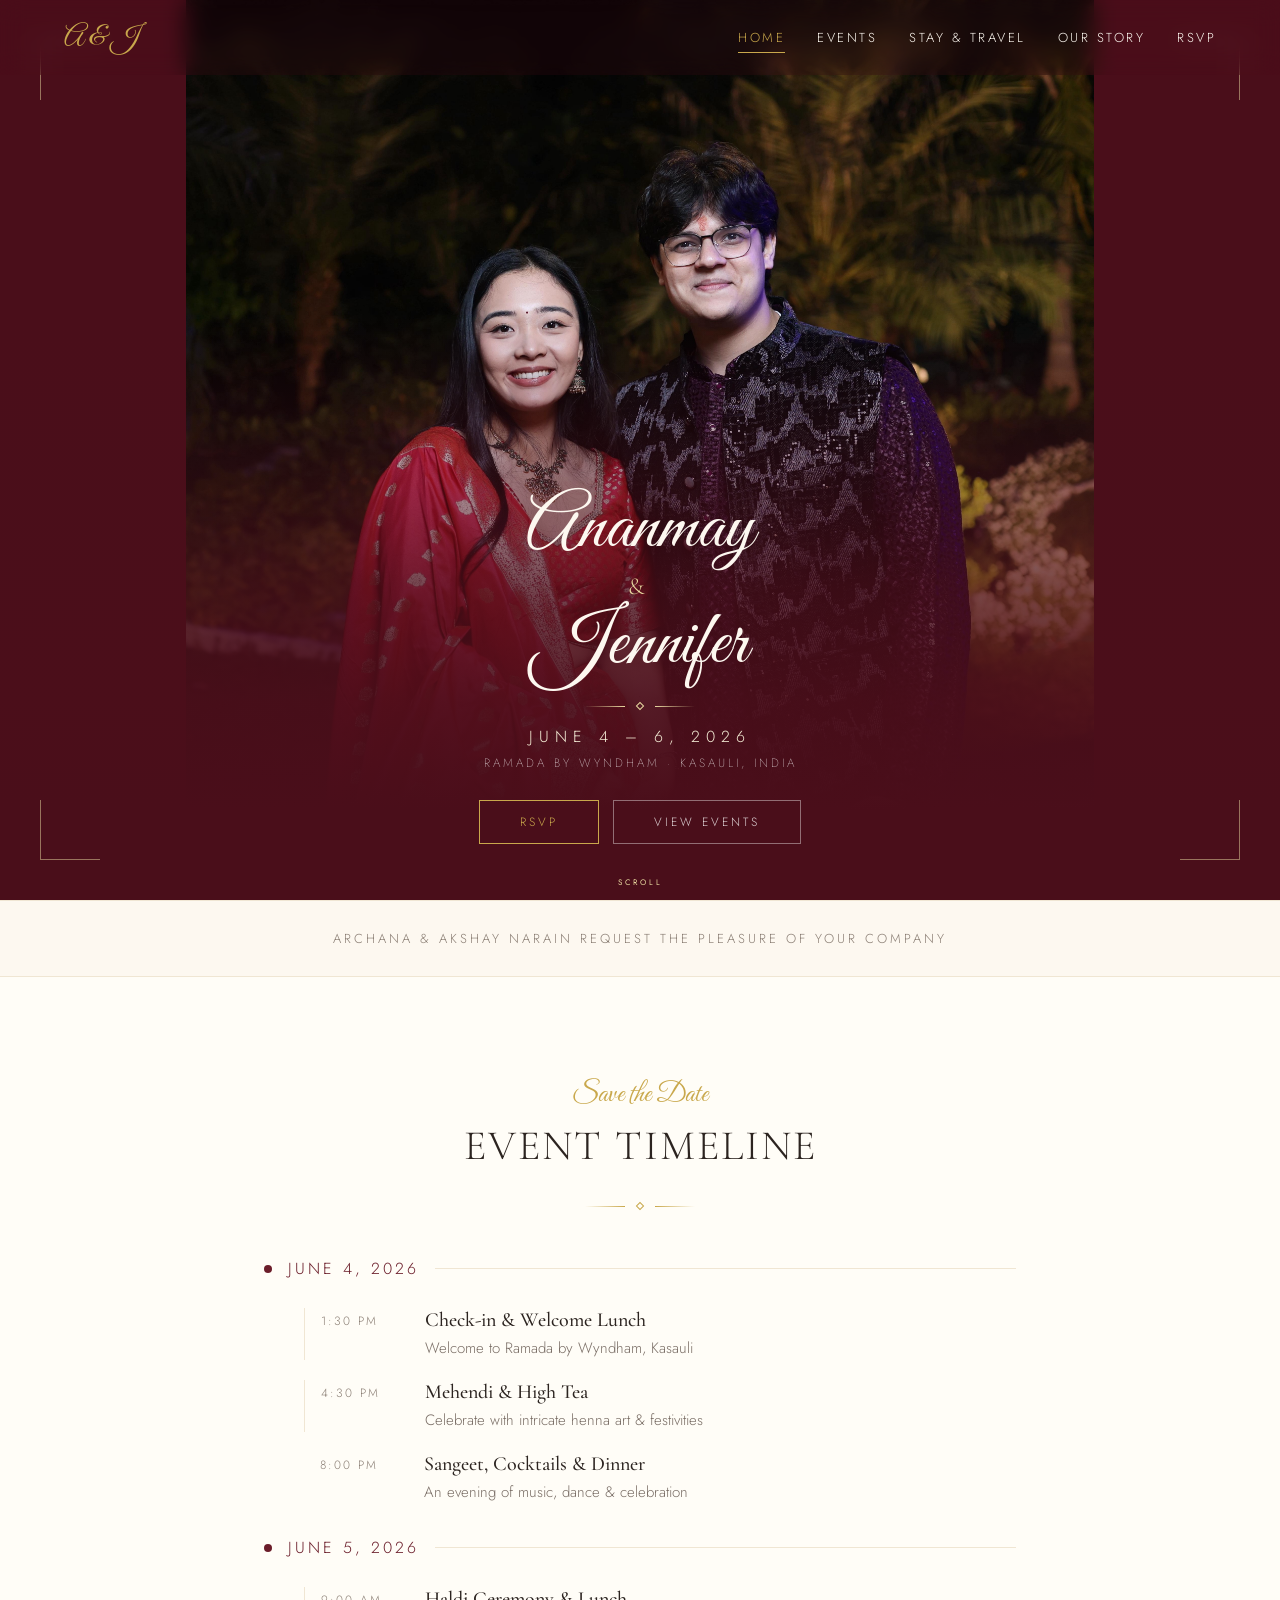
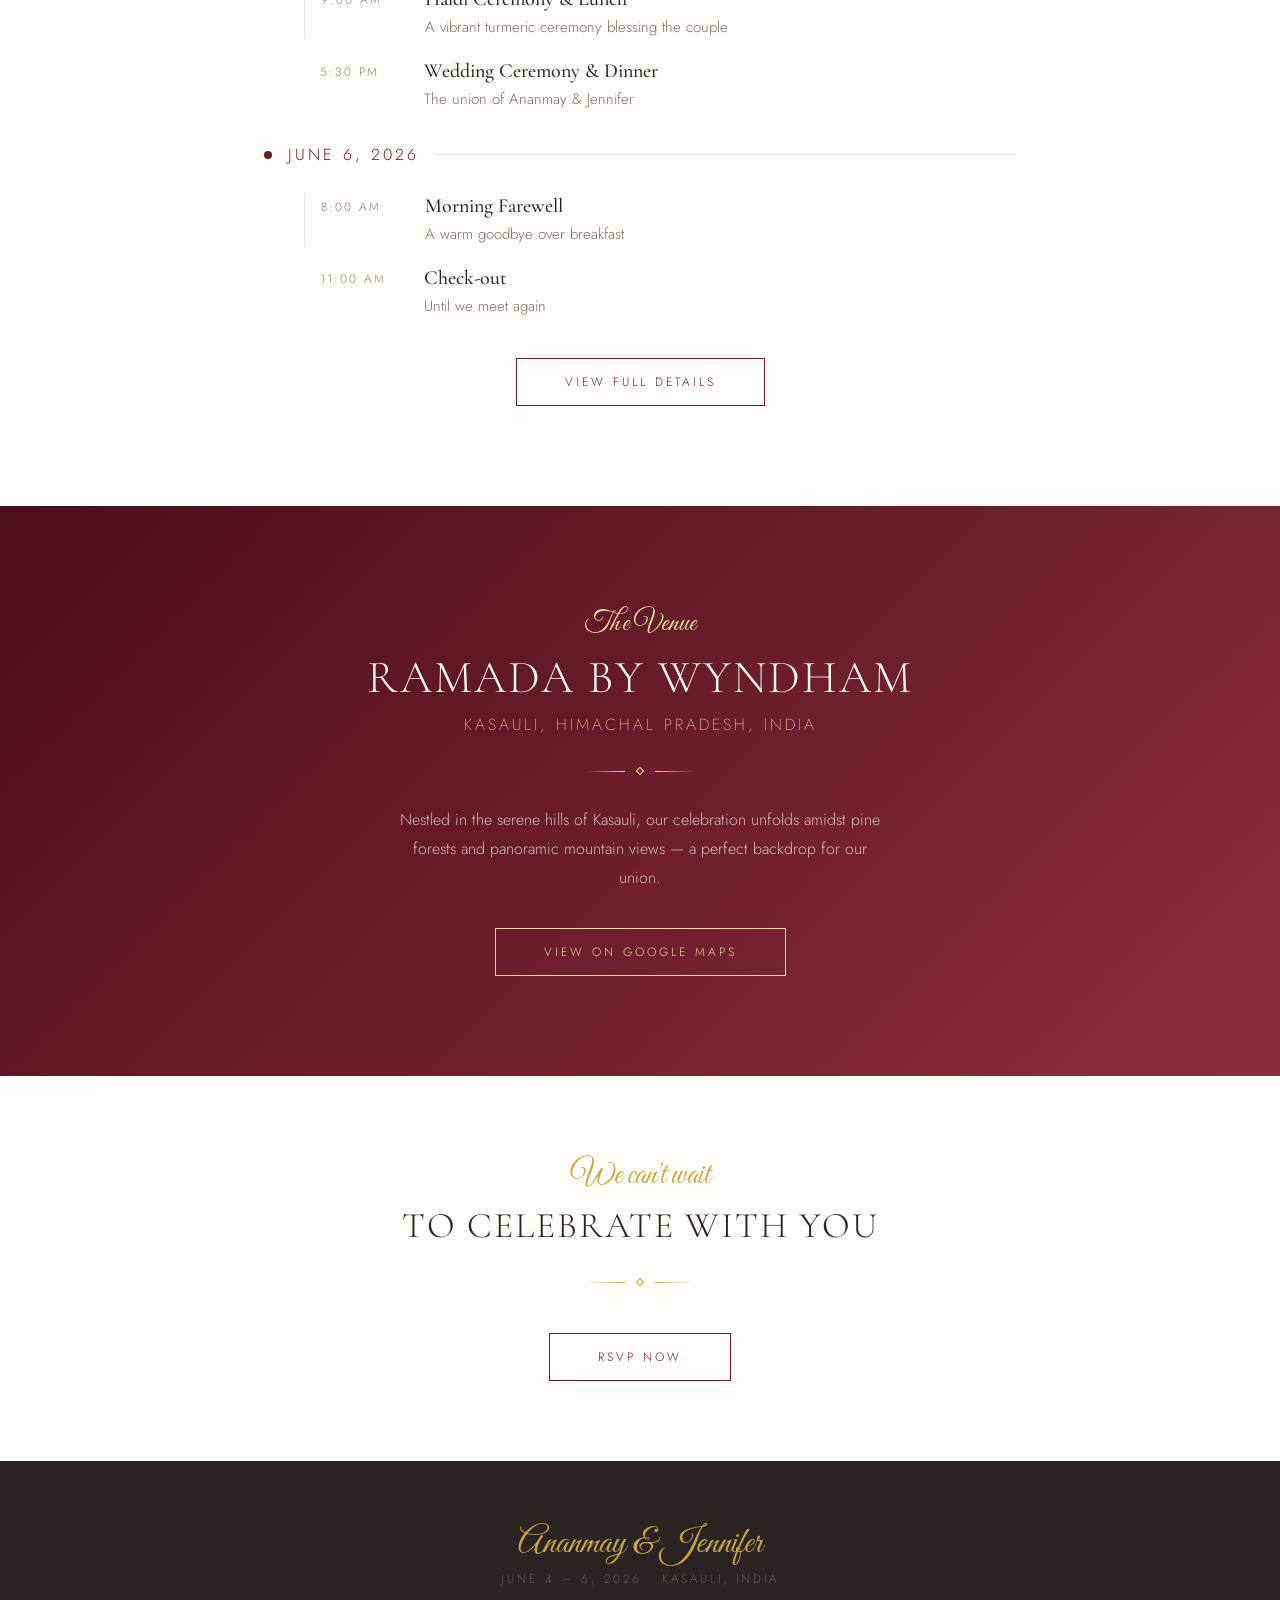
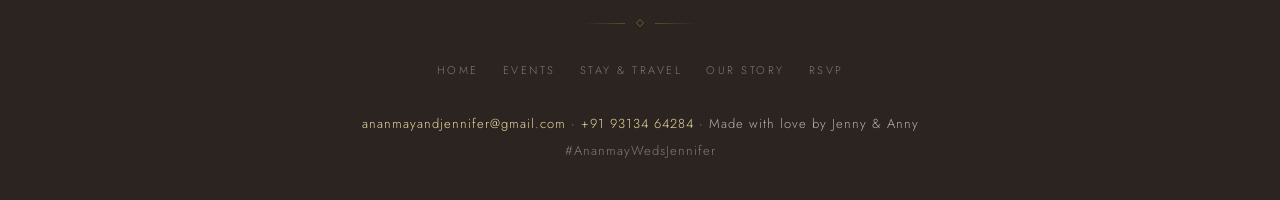
==== commit d038fe21: "Moved parents' greeting below the hero image" ====
--- a/index.html
+++ b/index.html
@@ -50,7 +50,6 @@
   <div class="hero-corner br"></div>
 
   <div class="hero-text" style="animation:fadeIn 1.5s ease">
-    <p class="sans anim-2" style="font-size:clamp(9px,1.2vw,11px);color:rgba(255,255,255,.72);font-weight:300;letter-spacing:3px;text-transform:uppercase;margin-bottom:20px">Archana &amp; Akshay Narain request the pleasure of your company</p>
     <h1 class="script anim-2">Ananmay</h1>
     <p class="serif anim-3" style="font-size:clamp(16px,2.5vw,24px);color:var(--gold-light);font-weight:300;letter-spacing:8px;margin:2px 0">&</p>
     <h1 class="script anim-4">Jennifer</h1>
@@ -70,6 +69,11 @@
   <div class="scroll-indicator">
     <p class="sans" style="font-size:8px;letter-spacing:3px;color:var(--gold-light);text-transform:uppercase">Scroll</p>
   </div>
+</section>
+
+<!-- ═══════════ INVITATION STRIP ═══════════ -->
+<section style="background:var(--cream);padding:28px 24px;text-align:center;border-top:1px solid var(--cream-dark);border-bottom:1px solid var(--cream-dark)">
+  <p class="sans" style="font-size:clamp(10px,1.5vw,13px);color:var(--warm-gray);font-weight:300;letter-spacing:3px;text-transform:uppercase;margin:0">Archana &amp; Akshay Narain request the pleasure of your company</p>
 </section>
 
 <!-- ═══════════ EVENT TIMELINE PREVIEW ═══════════ -->
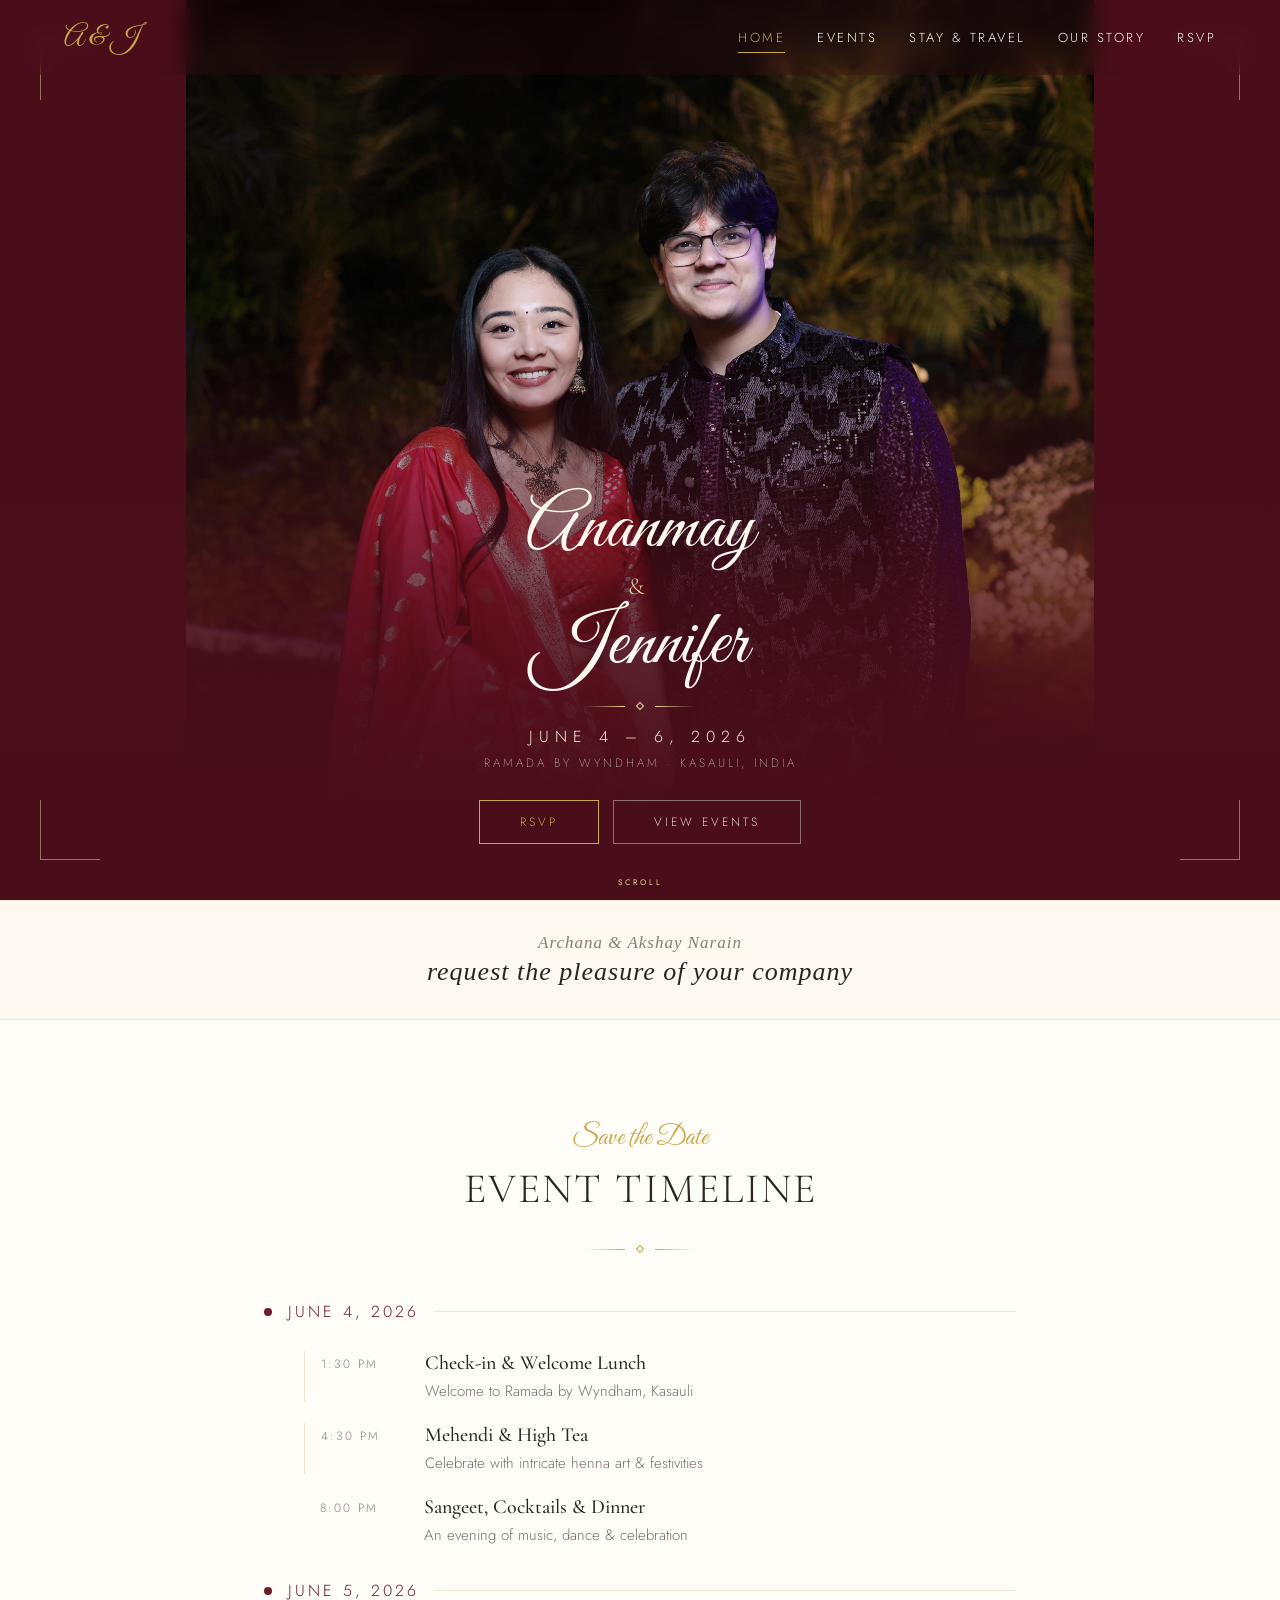
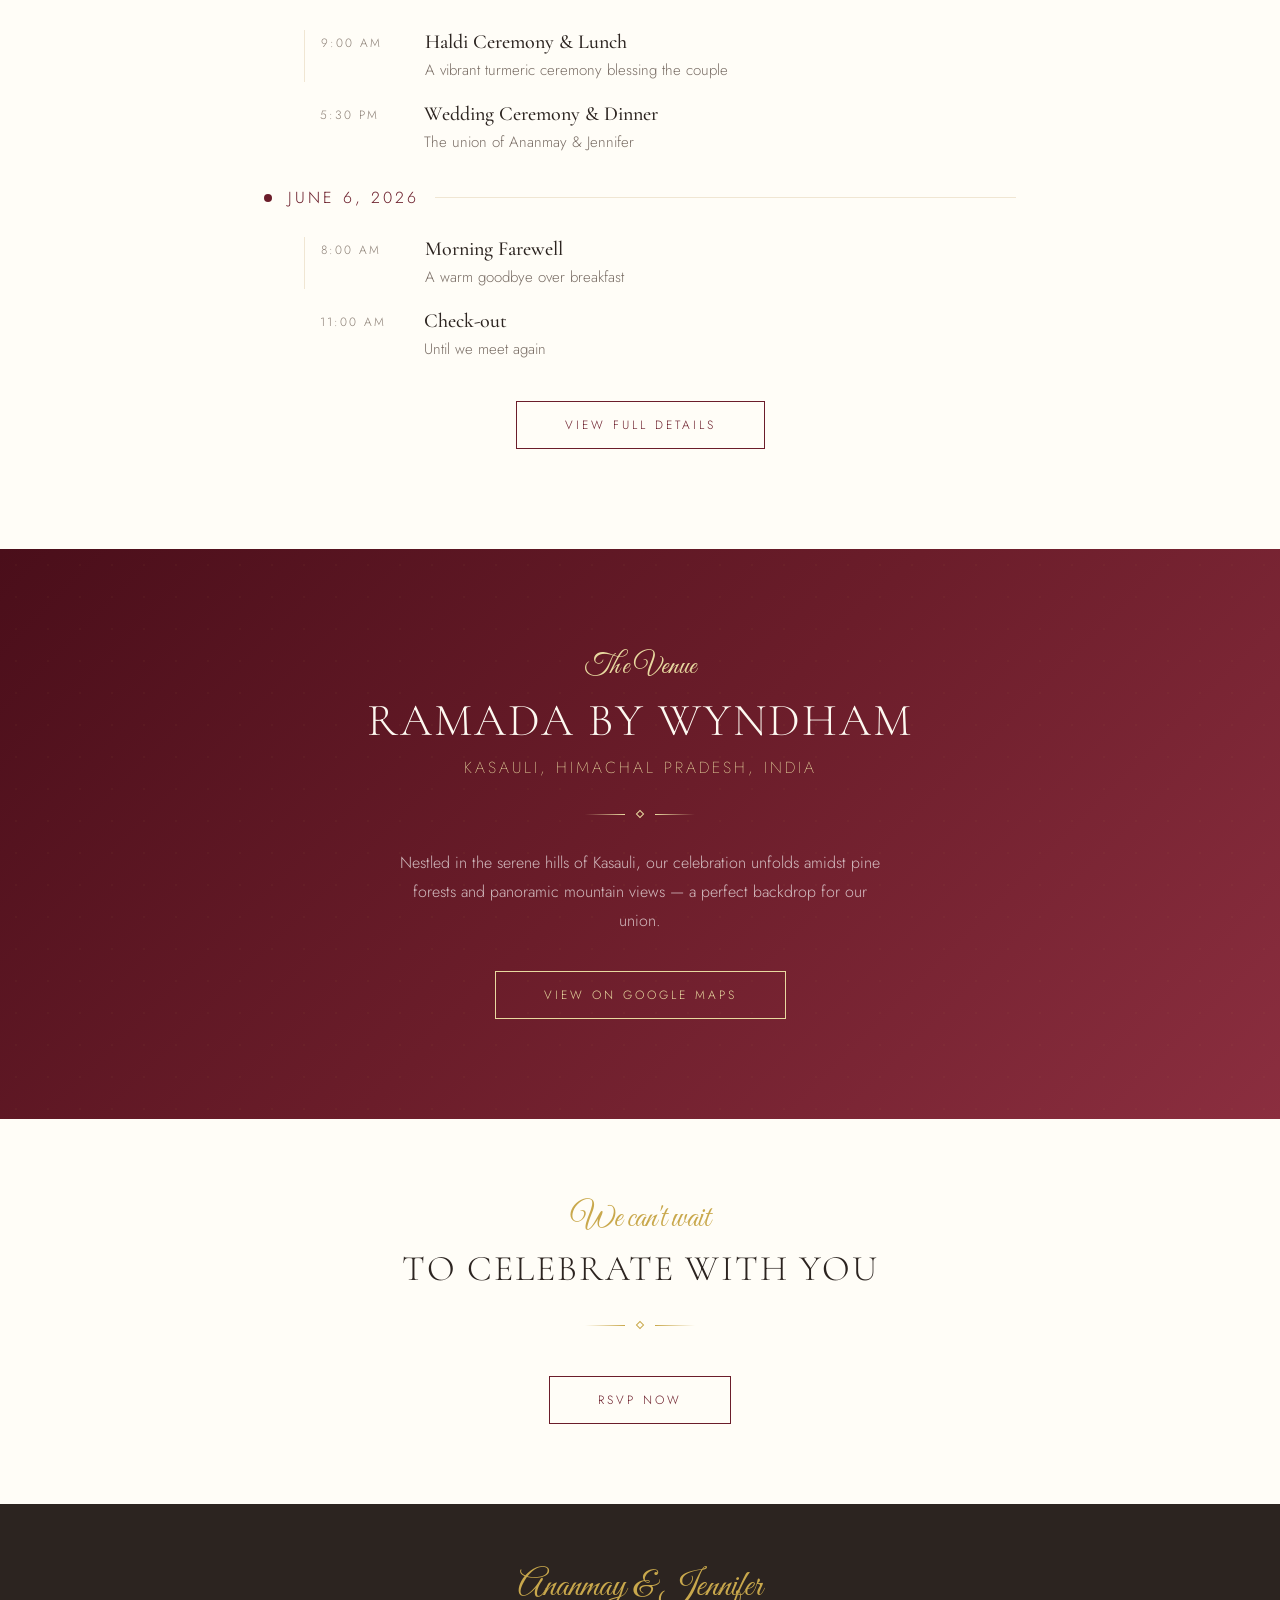
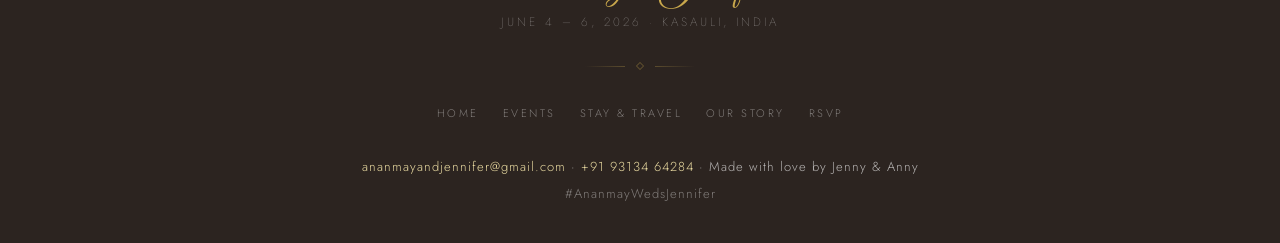
==== commit 3fb491de: "Upgraded Parents' greeting formatting" ====
--- a/index.html
+++ b/index.html
@@ -72,8 +72,9 @@
 </section>
 
 <!-- ═══════════ INVITATION STRIP ═══════════ -->
-<section style="background:var(--cream);padding:28px 24px;text-align:center;border-top:1px solid var(--cream-dark);border-bottom:1px solid var(--cream-dark)">
-  <p class="sans" style="font-size:clamp(10px,1.5vw,13px);color:var(--warm-gray);font-weight:300;letter-spacing:3px;text-transform:uppercase;margin:0">Archana &amp; Akshay Narain request the pleasure of your company</p>
+<section style="background:var(--cream);padding:32px 24px;text-align:center;border-top:1px solid var(--cream-dark);border-bottom:1px solid var(--cream-dark)">
+  <p class="serif" style="font-size:clamp(13px,1.8vw,17px);color:var(--warm-gray);font-weight:300;font-style:italic;letter-spacing:1px;margin:0 0 4px">Archana &amp; Akshay Narain</p>
+  <p class="serif" style="font-size:clamp(18px,2.8vw,26px);color:var(--charcoal);font-weight:400;font-style:italic;letter-spacing:1px;margin:0">request the pleasure of your company</p>
 </section>
 
 <!-- ═══════════ EVENT TIMELINE PREVIEW ═══════════ -->
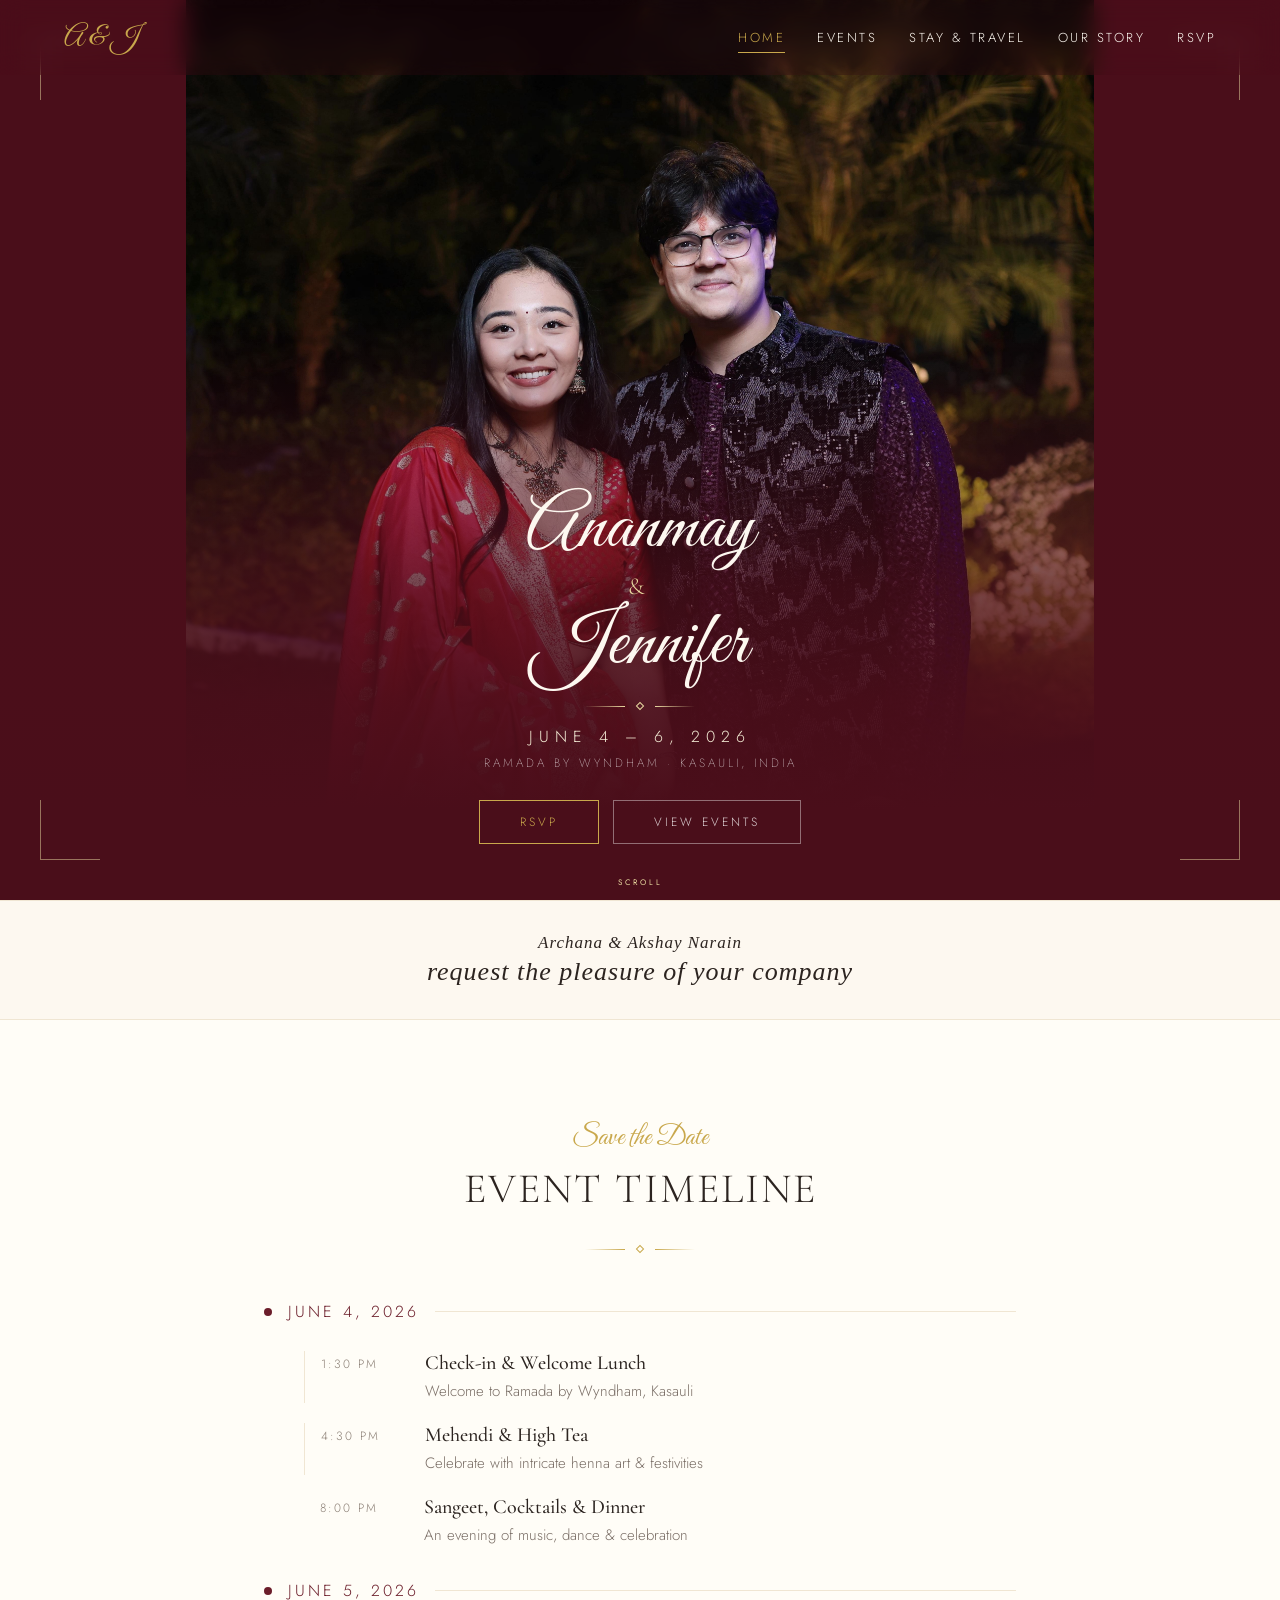
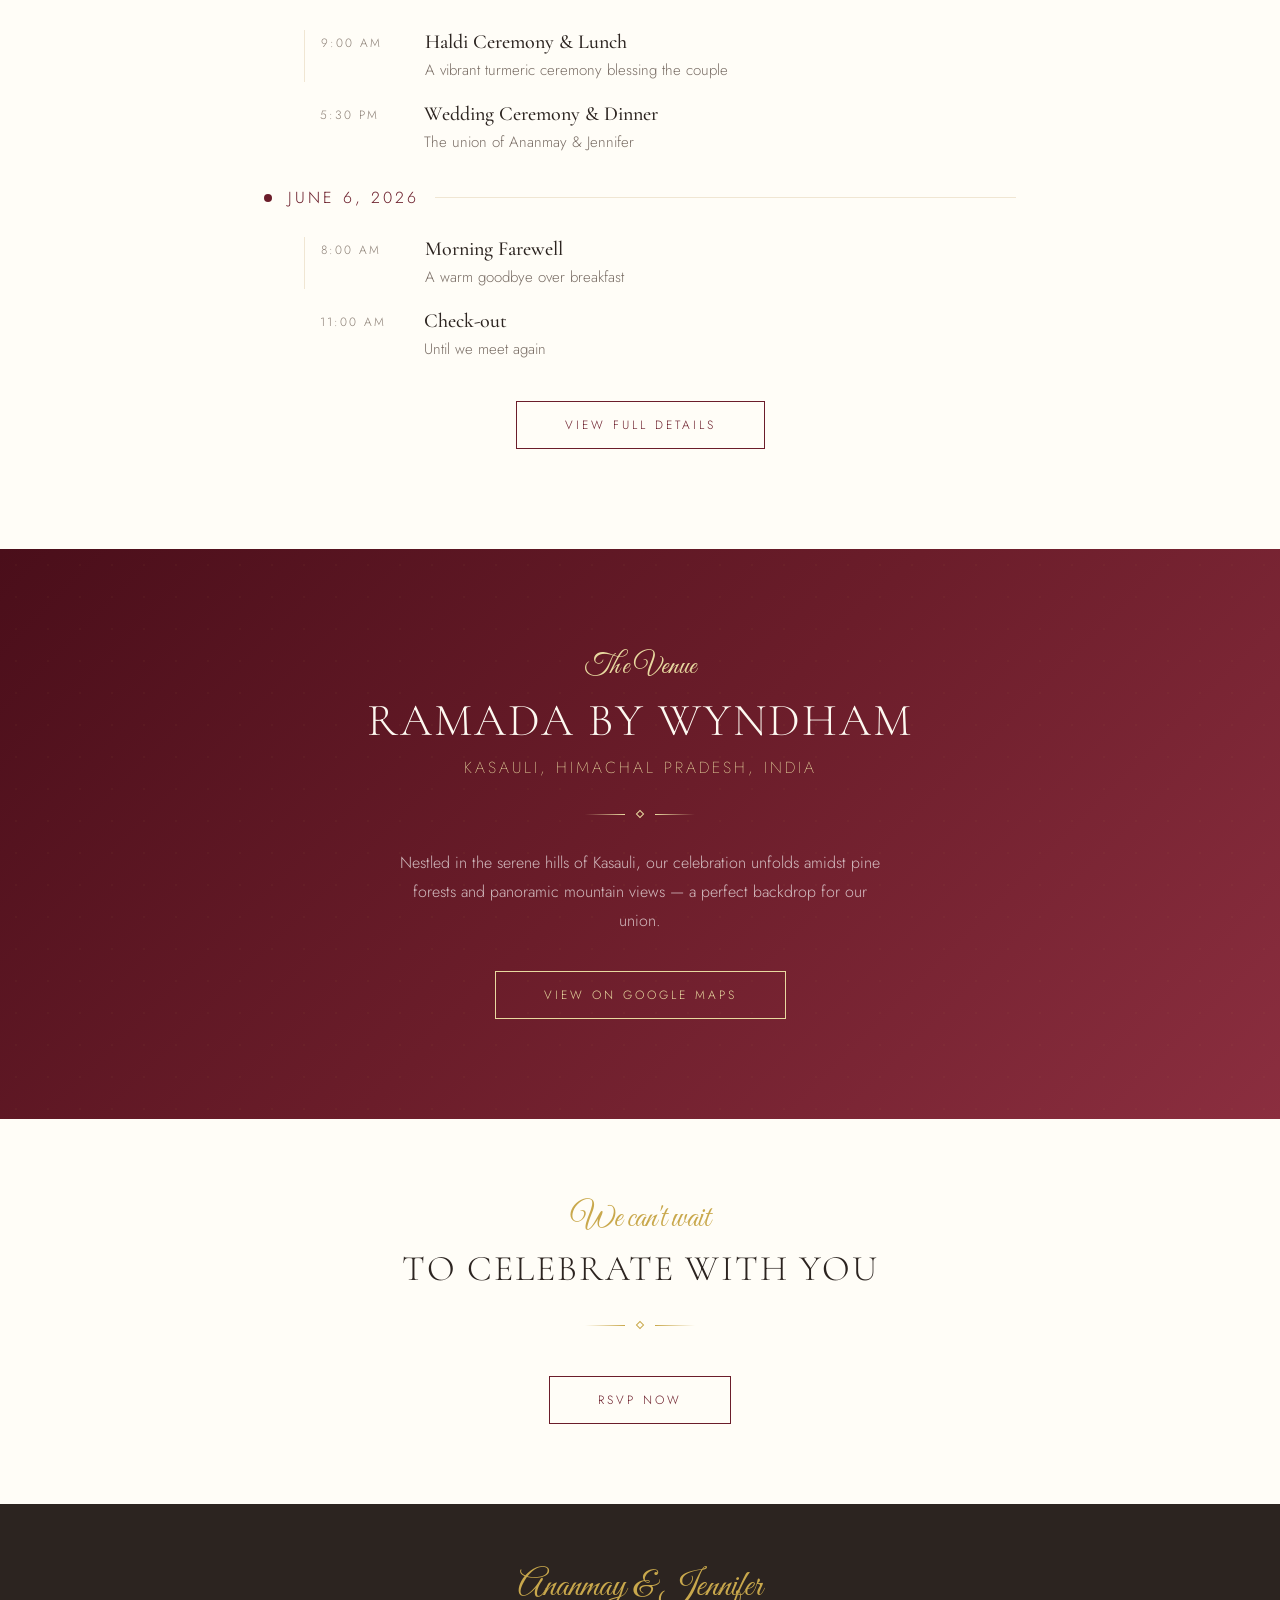
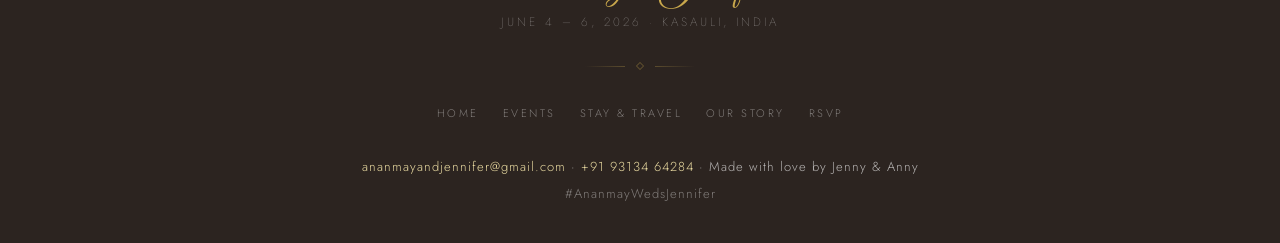
==== commit 8b97e507: "Parents' greeting more readable" ====
--- a/index.html
+++ b/index.html
@@ -73,7 +73,7 @@
 
 <!-- ═══════════ INVITATION STRIP ═══════════ -->
 <section style="background:var(--cream);padding:32px 24px;text-align:center;border-top:1px solid var(--cream-dark);border-bottom:1px solid var(--cream-dark)">
-  <p class="serif" style="font-size:clamp(13px,1.8vw,17px);color:var(--warm-gray);font-weight:300;font-style:italic;letter-spacing:1px;margin:0 0 4px">Archana &amp; Akshay Narain</p>
+  <p class="serif" style="font-size:clamp(13px,1.8vw,17px);color:var(--charcoal);font-weight:400;font-style:italic;letter-spacing:1px;margin:0 0 4px">Archana &amp; Akshay Narain</p>
   <p class="serif" style="font-size:clamp(18px,2.8vw,26px);color:var(--charcoal);font-weight:400;font-style:italic;letter-spacing:1px;margin:0">request the pleasure of your company</p>
 </section>
 
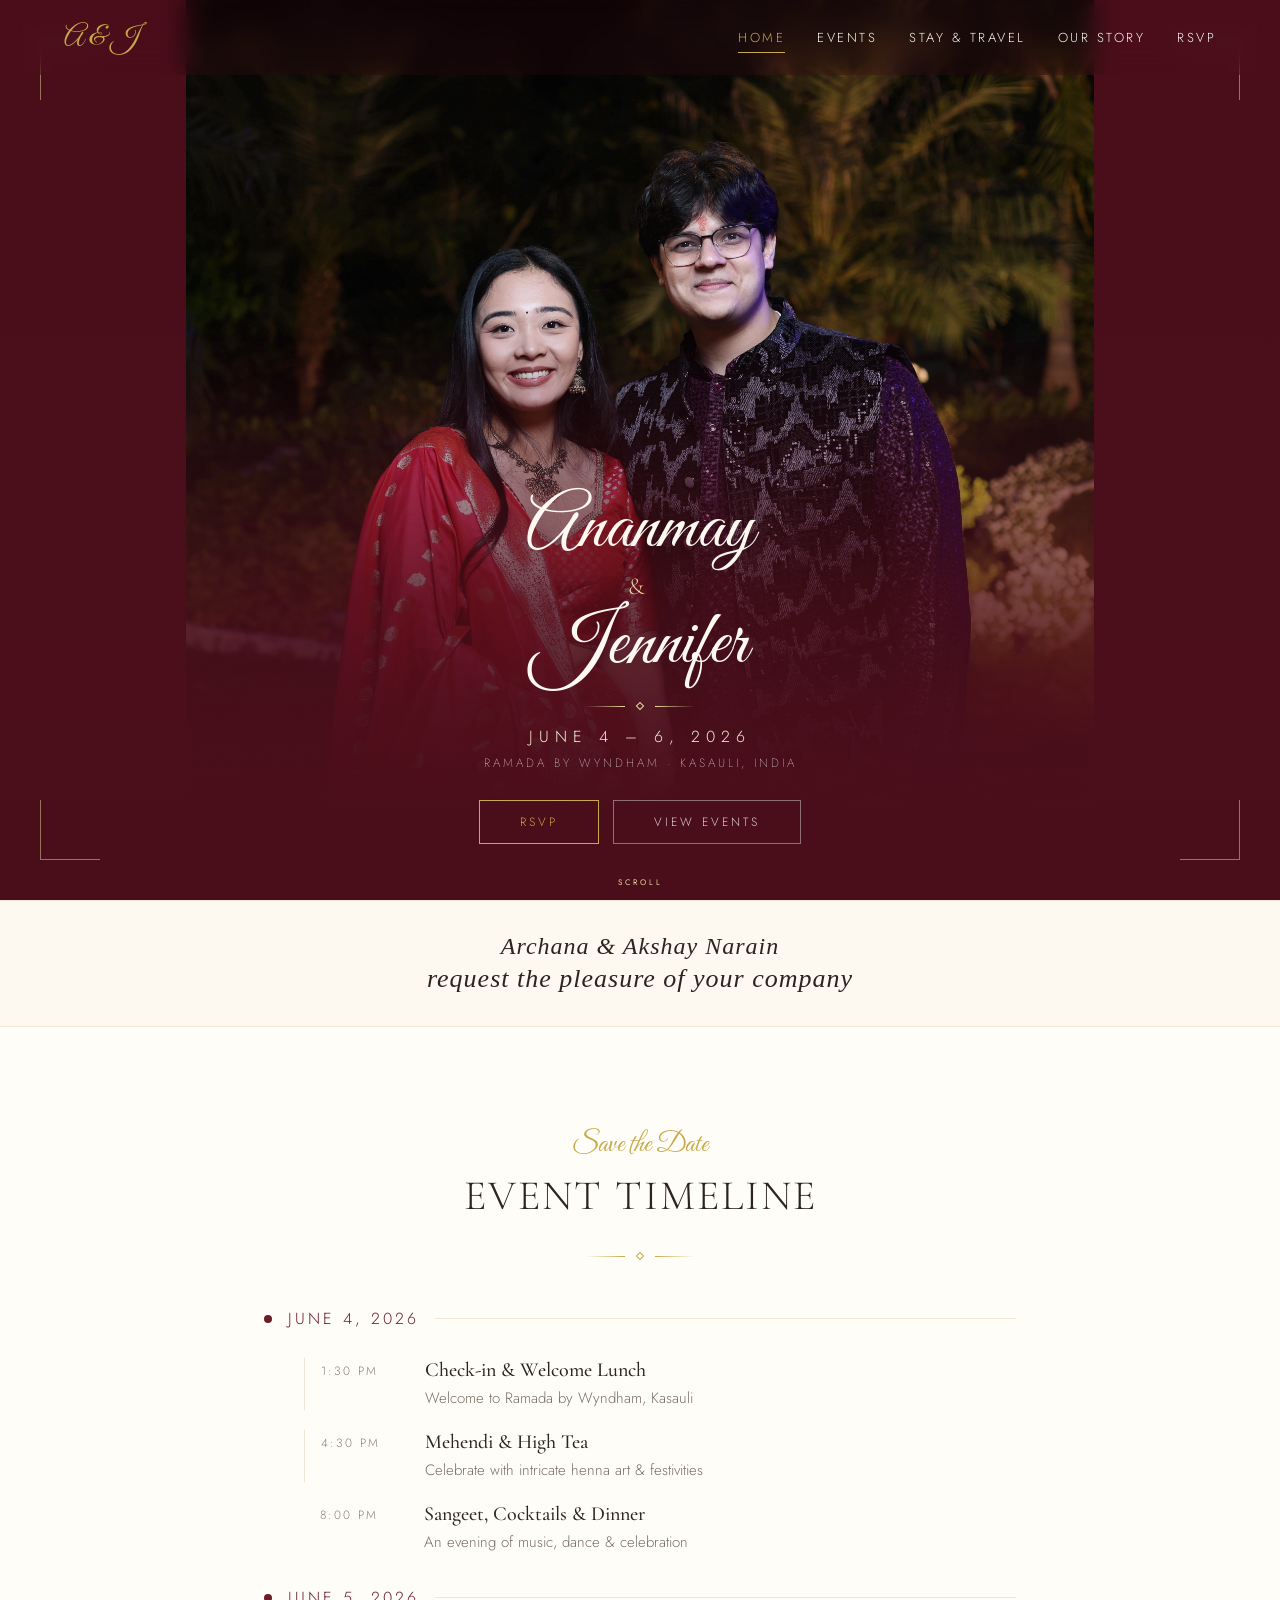
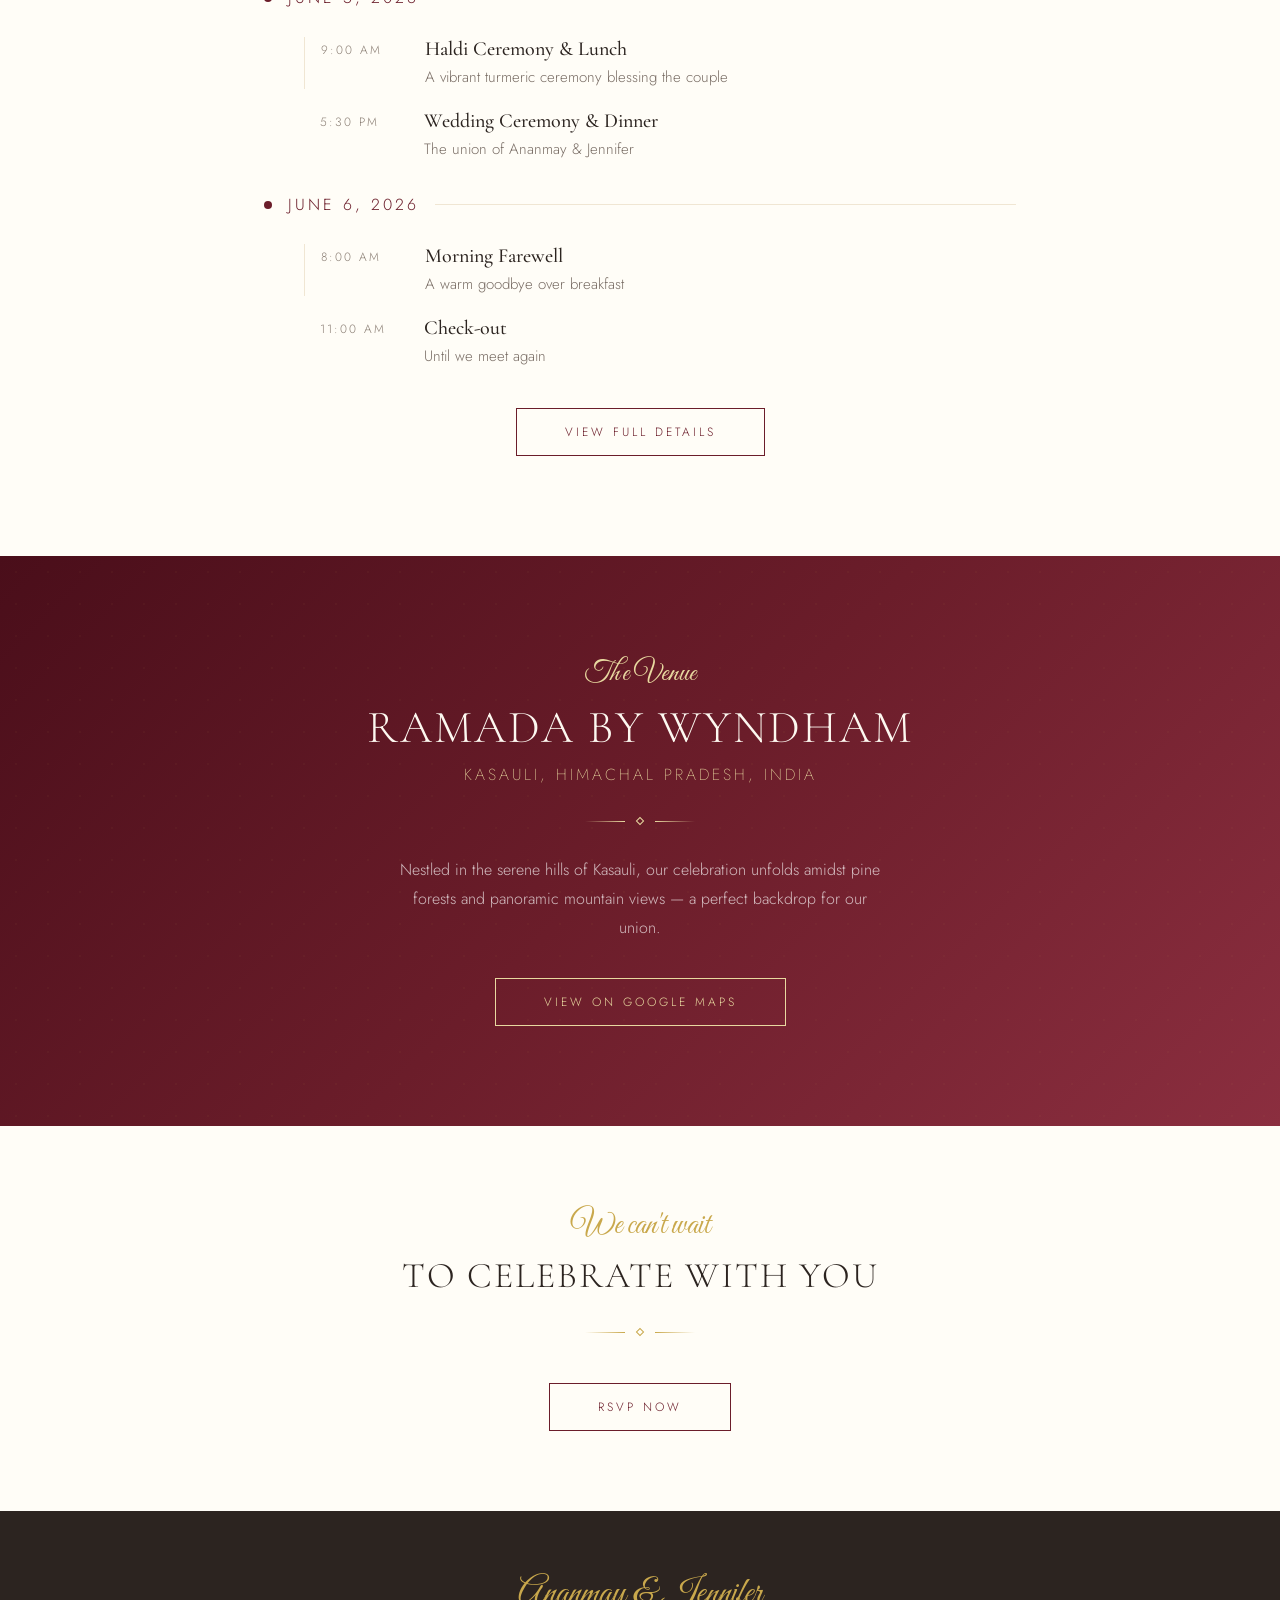
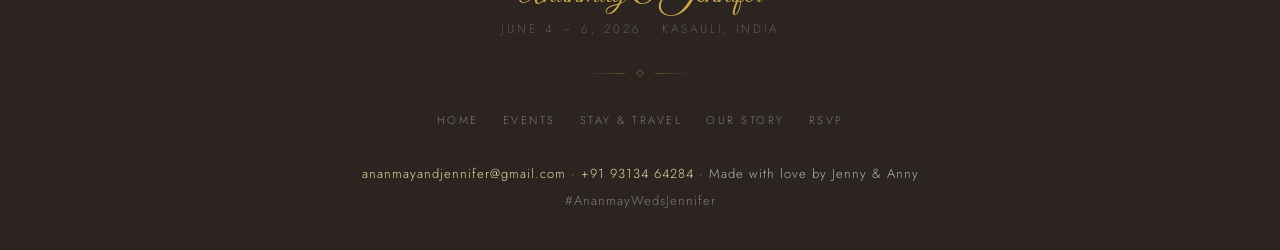
==== commit de4d4254: "Increased font size of Parents' Greeting" ====
--- a/index.html
+++ b/index.html
@@ -73,7 +73,7 @@
 
 <!-- ═══════════ INVITATION STRIP ═══════════ -->
 <section style="background:var(--cream);padding:32px 24px;text-align:center;border-top:1px solid var(--cream-dark);border-bottom:1px solid var(--cream-dark)">
-  <p class="serif" style="font-size:clamp(13px,1.8vw,17px);color:var(--charcoal);font-weight:400;font-style:italic;letter-spacing:1px;margin:0 0 4px">Archana &amp; Akshay Narain</p>
+  <p class="serif" style="font-size:clamp(18px,2.5vw,24px);color:var(--charcoal);font-weight:400;font-style:italic;letter-spacing:1px;margin:0 0 4px">Archana &amp; Akshay Narain</p>
   <p class="serif" style="font-size:clamp(18px,2.8vw,26px);color:var(--charcoal);font-weight:400;font-style:italic;letter-spacing:1px;margin:0">request the pleasure of your company</p>
 </section>
 
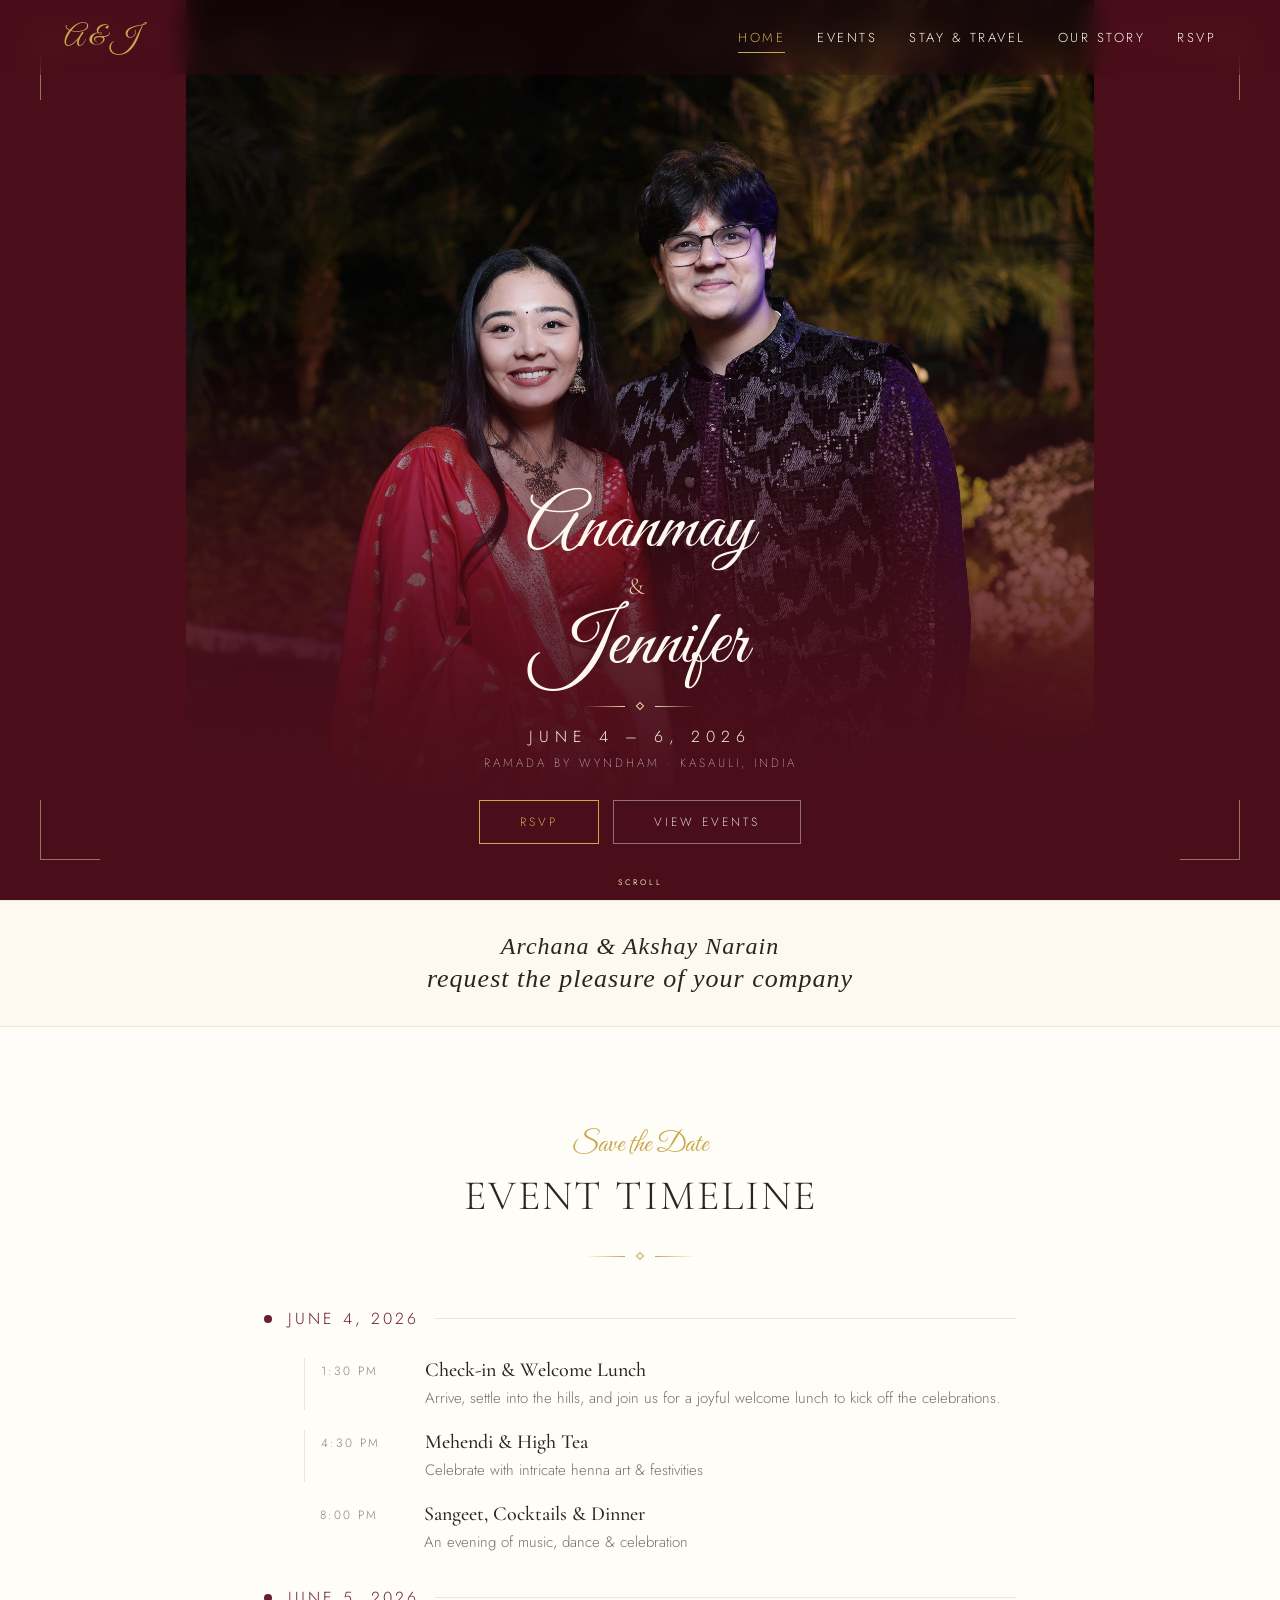
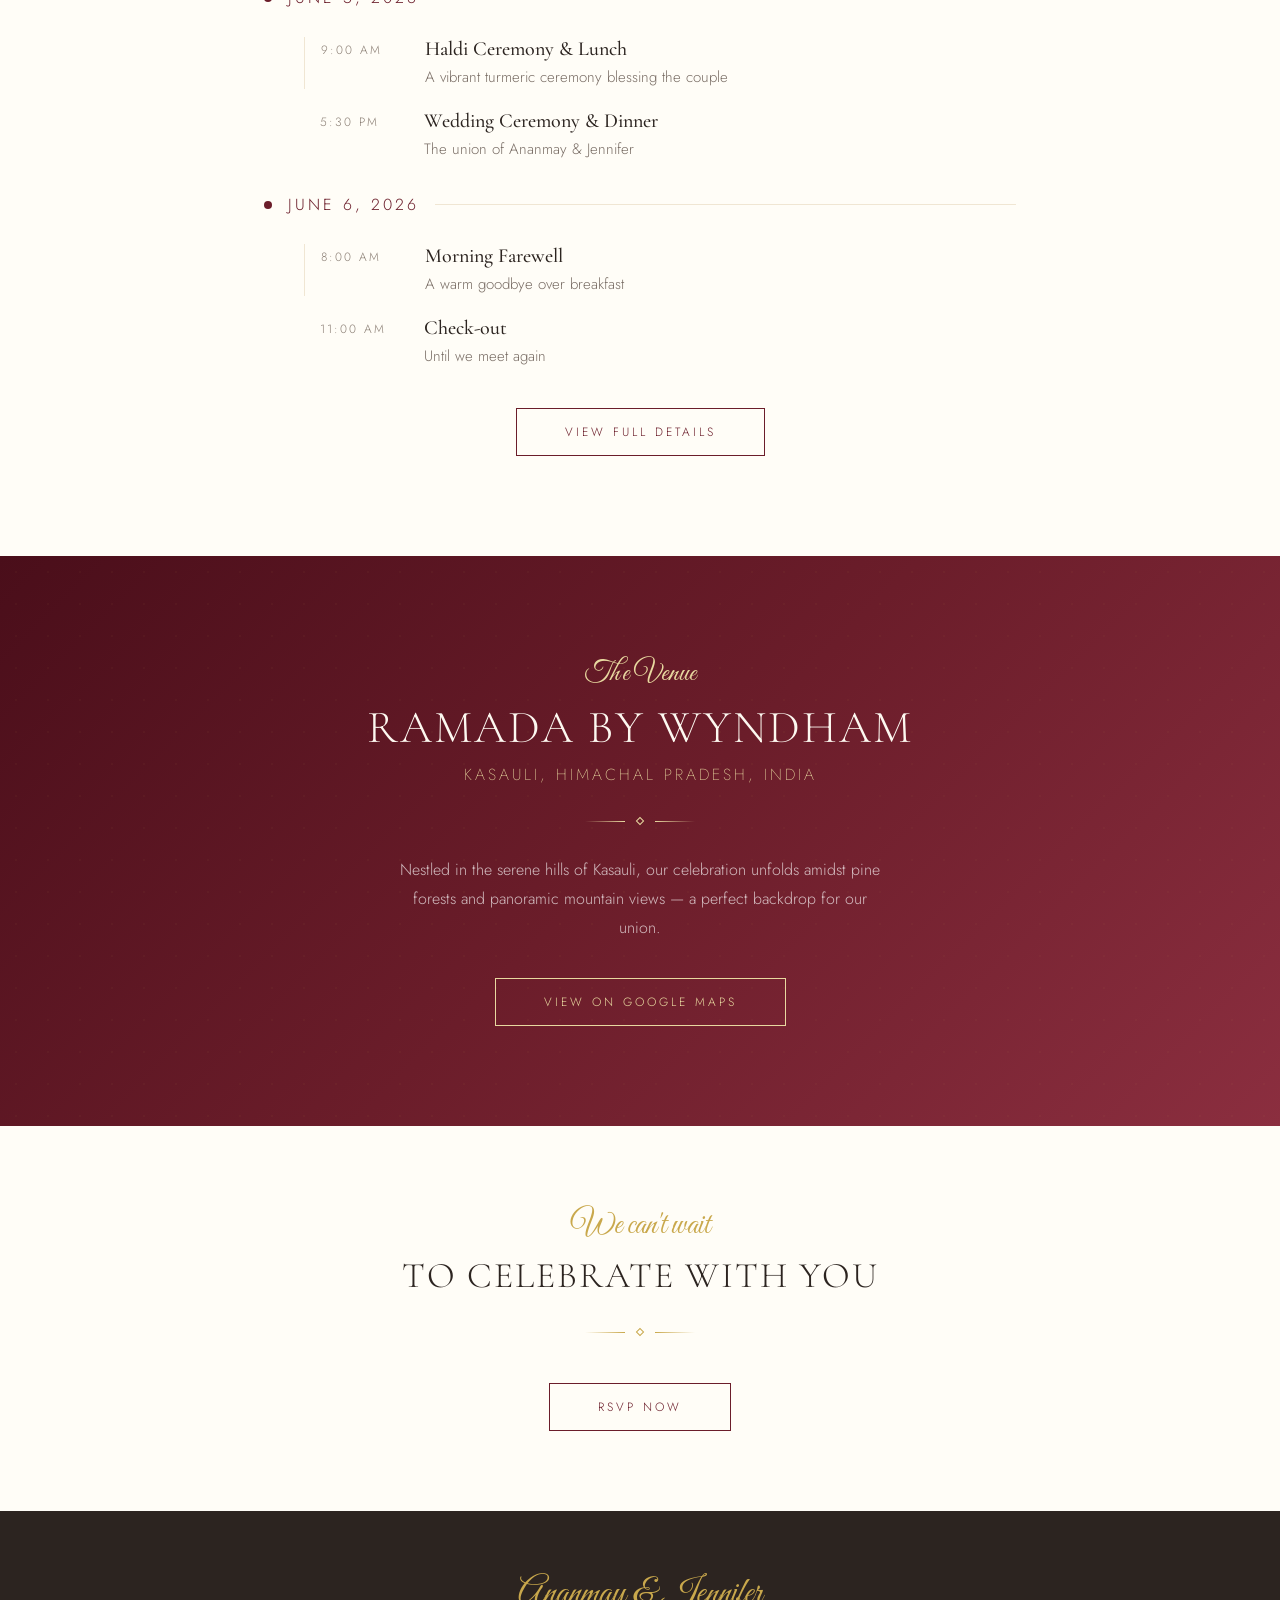
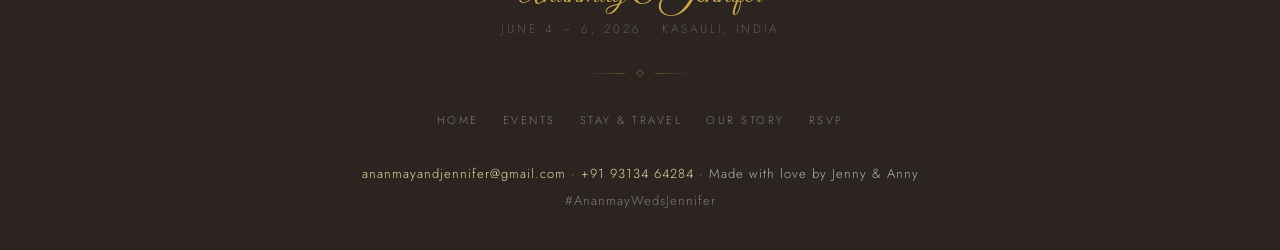
==== commit 4a69f8d5: "Text mods" ====
--- a/index.html
+++ b/index.html
@@ -95,7 +95,7 @@
       <div style="padding-left:40px">
         <div style="display:flex;gap:24px;margin-bottom:20px;align-items:flex-start;padding-left:16px;border-left:1px solid var(--cream-dark)">
           <span class="sans" style="font-size:12px;color:var(--warm-gray);letter-spacing:2px;min-width:80px;font-weight:300;padding-top:4px">1:30 PM</span>
-          <div><h4 class="serif" style="font-size:20px;font-weight:500;color:var(--charcoal);margin-bottom:4px">Check-in & Welcome Lunch</h4><p class="sans" style="font-size:15px;color:var(--text-muted);font-weight:300;line-height:1.6">Welcome to Ramada by Wyndham, Kasauli</p></div>
+          <div><h4 class="serif" style="font-size:20px;font-weight:500;color:var(--charcoal);margin-bottom:4px">Check-in & Welcome Lunch</h4><p class="sans" style="font-size:15px;color:var(--text-muted);font-weight:300;line-height:1.6">Arrive, settle into the hills, and join us for a joyful welcome lunch to kick off the celebrations.</p></div>
         </div>
         <div style="display:flex;gap:24px;margin-bottom:20px;align-items:flex-start;padding-left:16px;border-left:1px solid var(--cream-dark)">
           <span class="sans" style="font-size:12px;color:var(--warm-gray);letter-spacing:2px;min-width:80px;font-weight:300;padding-top:4px">4:30 PM</span>
